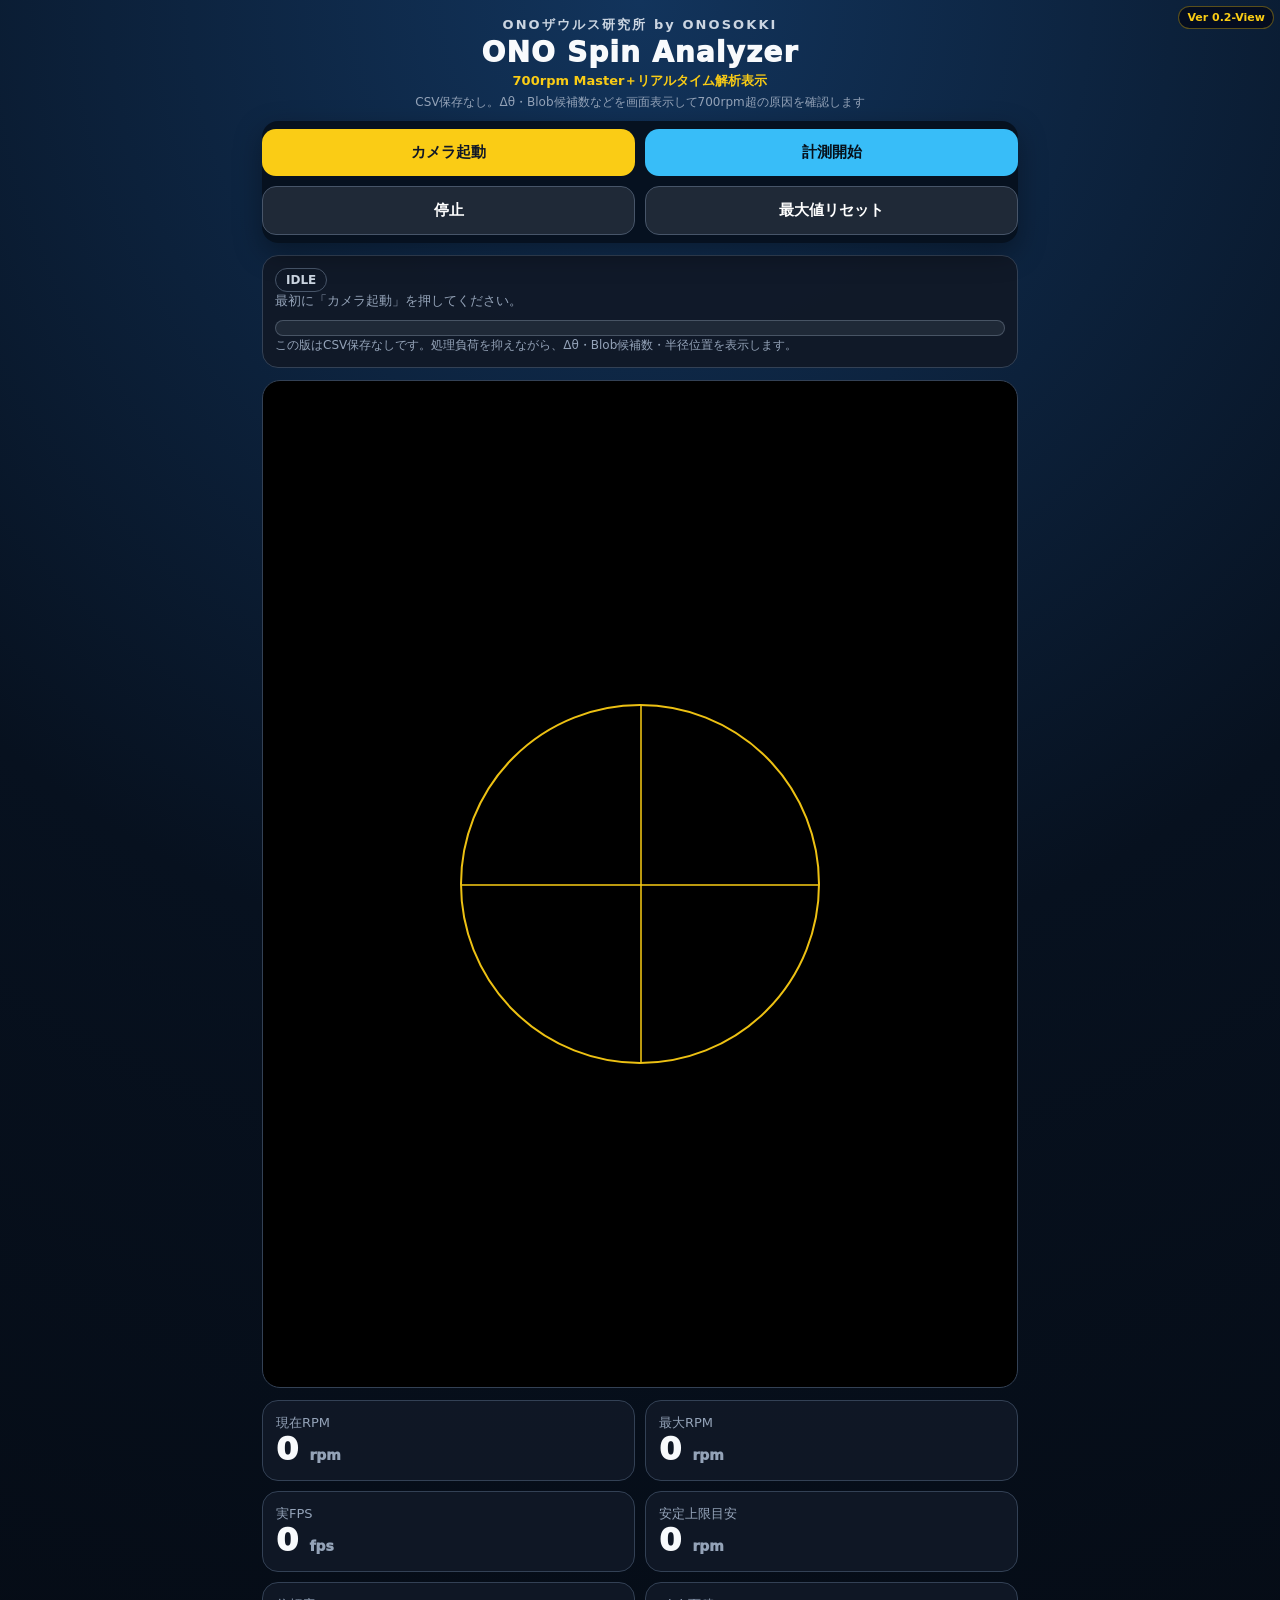
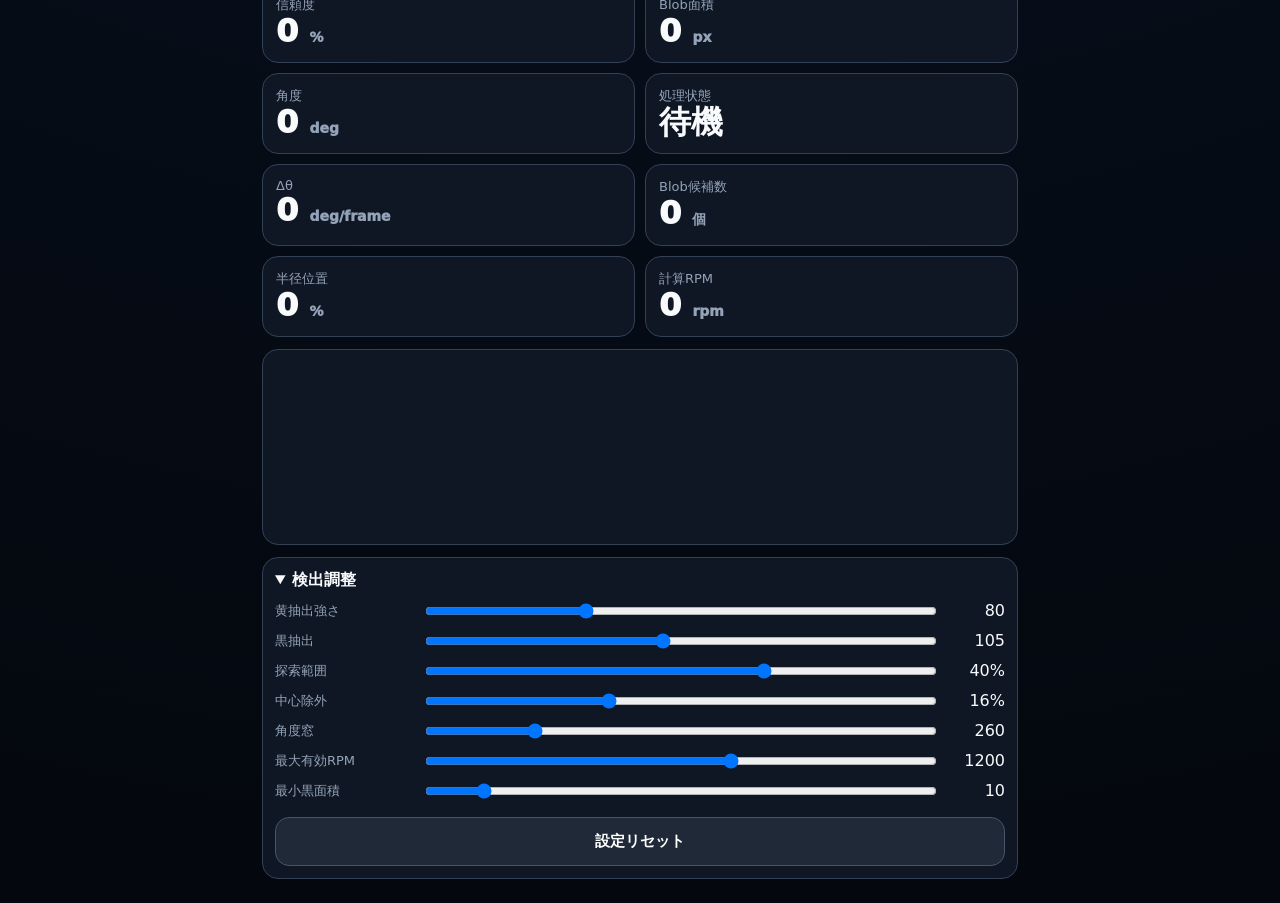
==== index.html @ 89e2f4dc "Add files via upload" ====
<!doctype html>
<html lang="ja">
<head>
<meta charset="utf-8">
<meta name="viewport" content="width=device-width,initial-scale=1,viewport-fit=cover">
<meta name="theme-color" content="#08111f">
<title>ONO Spin Analyzer Ver0.2-View</title>
<style>
:root{--bg:#07111f;--panel:#111827;--text:#f8fafc;--muted:#94a3b8;--gold:#facc15;--red:#ef4444;--green:#22c55e;--blue:#38bdf8;--orange:#fb923c}
*{box-sizing:border-box}
body{margin:0;background:radial-gradient(circle at top,#12345c 0,#07111f 38%,#04070d 100%);color:var(--text);font-family:system-ui,-apple-system,BlinkMacSystemFont,"Segoe UI",sans-serif}
.version{position:fixed;right:6px;top:6px;z-index:10;background:rgba(2,6,23,.72);color:var(--gold);border:1px solid rgba(250,204,21,.35);border-radius:999px;padding:4px 8px;font-size:11px;font-weight:900}
header{padding:16px 14px 10px;text-align:center}.brand{font-size:13px;letter-spacing:.16em;font-weight:900;color:#cbd5e1}.title{font-size:28px;margin:2px 0 0;font-weight:1000;letter-spacing:.04em}.copy{font-size:13px;color:var(--gold);font-weight:800;margin-top:3px}.sub{font-size:12px;color:var(--muted);margin-top:4px}
.wrap{padding:0 12px 24px;display:flex;flex-direction:column;gap:12px;max-width:780px;margin:auto}
.buttons{position:sticky;top:0;z-index:5;display:grid;grid-template-columns:1fr 1fr;gap:10px;background:rgba(7,17,31,.96);padding:8px 0;border-radius:16px;box-shadow:0 10px 28px rgba(0,0,0,.35)}
button{border:0;border-radius:14px;padding:14px 10px;font-size:15px;font-weight:900;background:var(--gold);color:#111827}.secondary{background:#1f2937;color:white;border:1px solid #475569}.blue{background:var(--blue);color:#06101a}.green{background:var(--green);color:#052e16}
.panel,.graph{background:rgba(17,24,39,.92);border:1px solid #334155;border-radius:16px;padding:12px}
.status{font-size:13px;color:var(--muted);min-height:20px}
.camera{position:relative;width:100%;aspect-ratio:3/4;background:#000;border-radius:18px;overflow:hidden;border:1px solid #334155}
video,canvas#overlay{position:absolute;inset:0;width:100%;height:100%;object-fit:cover}
.reticle{position:absolute;left:50%;top:50%;transform:translate(-50%,-50%);width:70vw;max-width:360px;aspect-ratio:1;border:2px solid rgba(250,204,21,.95);border-radius:50%;pointer-events:none}
.reticle:before,.reticle:after{content:"";position:absolute;background:rgba(250,204,21,.75)}.reticle:before{width:2px;height:100%;left:50%;top:0}.reticle:after{height:2px;width:100%;left:0;top:50%}
.cards{display:grid;grid-template-columns:1fr 1fr;gap:10px}.card{background:rgba(17,24,39,.92);border:1px solid #334155;border-radius:16px;padding:13px}.card.good{border-color:rgba(34,197,94,.75)}.card.warn{border-color:rgba(251,146,60,.75)}
.label{color:var(--muted);font-size:13px}.value{font-size:32px;font-weight:1000;line-height:1.1}.unit{font-size:14px;color:var(--muted)}
#chart{width:100%;height:170px;display:block}
.row{display:grid;grid-template-columns:140px 1fr 62px;gap:8px;align-items:center;margin:10px 0}.row label{font-size:13px;color:var(--muted)}input[type=range]{width:100%}.num{text-align:right;font-variant-numeric:tabular-nums}.small{font-size:12px;color:var(--muted);line-height:1.55}
.badge{display:inline-block;border:1px solid #475569;border-radius:999px;padding:4px 10px;color:#cbd5e1;font-size:12px;font-weight:900}.badge.on{color:#facc15;border-color:rgba(250,204,21,.55);box-shadow:0 0 18px rgba(250,204,21,.18)}
.bar{height:16px;background:#1f2937;border-radius:999px;overflow:hidden;border:1px solid rgba(148,163,184,.35);margin-top:8px}.fill{height:100%;width:0%;background:linear-gradient(90deg,#ef4444,#fb923c,#22c55e);transition:width .08s}
</style>
</head>
<body>
<div class="version">Ver 0.2-View</div>
<header>
 <div class="brand">ONOザウルス研究所 by ONOSOKKI</div>
 <div class="title">ONO Spin Analyzer</div>
 <div class="copy">700rpm Master＋リアルタイム解析表示</div>
 <div class="sub">CSV保存なし。Δθ・Blob候補数などを画面表示して700rpm超の原因を確認します</div>
</header>

<div class="wrap">
 <div class="buttons">
  <button id="cameraBtn">カメラ起動</button>
  <button id="measureBtn" class="blue">計測開始</button>
  <button id="stopBtn" class="secondary">停止</button>
  <button id="resetBtn" class="secondary">最大値リセット</button>
 </div>

 <section class="panel">
  <span id="phaseBadge" class="badge">IDLE</span>
  <div class="status" id="status">最初に「カメラ起動」を押してください。</div>
  <div class="bar"><div id="confFill" class="fill"></div></div>
  <div class="small">この版はCSV保存なしです。処理負荷を抑えながら、Δθ・Blob候補数・半径位置を表示します。</div>
 </section>

 <div class="camera">
  <video id="video" autoplay playsinline muted></video>
  <canvas id="overlay"></canvas>
  <div class="reticle"></div>
 </div>

 <div class="cards">
  <div class="card" id="rpmCard"><div class="label">現在RPM</div><div class="value"><span id="rpm">0</span> <span class="unit">rpm</span></div></div>
  <div class="card"><div class="label">最大RPM</div><div class="value"><span id="maxRpm">0</span> <span class="unit">rpm</span></div></div>
  <div class="card"><div class="label">実FPS</div><div class="value"><span id="fpsNow">0</span> <span class="unit">fps</span></div></div>
  <div class="card"><div class="label">安定上限目安</div><div class="value"><span id="reliableMax">0</span> <span class="unit">rpm</span></div></div>
  <div class="card"><div class="label">信頼度</div><div class="value"><span id="confidence">0</span> <span class="unit">%</span></div></div>
  <div class="card"><div class="label">Blob面積</div><div class="value"><span id="blobArea">0</span> <span class="unit">px</span></div></div>
  <div class="card"><div class="label">角度</div><div class="value"><span id="angleDeg">0</span> <span class="unit">deg</span></div></div>
  <div class="card"><div class="label">処理状態</div><div class="value"><span id="stateText">待機</span></div></div>
  <div class="card"><div class="label">Δθ</div><div class="value"><span id="deltaDeg">0</span> <span class="unit">deg/frame</span></div></div>
  <div class="card"><div class="label">Blob候補数</div><div class="value"><span id="blobCount">0</span> <span class="unit">個</span></div></div>
  <div class="card"><div class="label">半径位置</div><div class="value"><span id="radialRate">0</span> <span class="unit">%</span></div></div>
  <div class="card"><div class="label">計算RPM</div><div class="value"><span id="calcRpm">0</span> <span class="unit">rpm</span></div></div>
 </div>

 <div class="graph"><canvas id="chart"></canvas></div>

 <details class="panel" open><summary><b>検出調整</b></summary>
  <div class="row"><label>黄抽出強さ</label><input id="yellowMin" type="range" min="40" max="170" value="80"><div class="num" id="yellowMinV">80</div></div>
  <div class="row"><label>黒抽出</label><input id="blackMax" type="range" min="40" max="180" value="105"><div class="num" id="blackMaxV">105</div></div>
  <div class="row"><label>探索範囲</label><input id="searchRadius" type="range" min="24" max="48" value="40"><div class="num" id="searchRadiusV">40%</div></div>
  <div class="row"><label>中心除外</label><input id="innerRate" type="range" min="0" max="45" value="16"><div class="num" id="innerRateV">16%</div></div>
  <div class="row"><label>角度窓</label><input id="fitWindow" type="range" min="120" max="800" step="20" value="260"><div class="num" id="fitWindowV">260</div></div>
  <div class="row"><label>最大有効RPM</label><input id="maxValid" type="range" min="300" max="1800" step="100" value="1200"><div class="num" id="maxValidV">1200</div></div>
  <div class="row"><label>最小黒面積</label><input id="minBlob" type="range" min="2" max="80" value="10"><div class="num" id="minBlobV">10</div></div>
  <button id="resetSettings" class="secondary" style="width:100%;margin-top:6px">設定リセット</button>
 </details>
</div>

<script>
const $=id=>document.getElementById(id);
const video=$("video"), overlay=$("overlay"), ctx=overlay.getContext("2d",{willReadFrequently:true});
const chart=$("chart"), cctx=chart.getContext("2d");
let stream=null, loopStarted=false, measuring=false;
let rpm=0, maxRpm=0, lastRawAngle=null, unwrappedAngle=0, angleHist=[], lastCenter=null;
let samples=[], frameTimes=[], measuredFps=0, reliableMaxRpm=0;
let currentFeature=null, confidence=0, phase="IDLE";
let debugDeltaDeg=0, debugBlobCount=0, debugRadialRate=0, debugCalcRpm=0;

const defaults={yellowMin:80,blackMax:105,searchRadius:40,innerRate:16,fitWindow:260,maxValid:1200,minBlob:10};
const settings={...defaults};

for(const k in settings){
  settings[k]=Number(localStorage.getItem("ono_clean_"+k)??defaults[k]);
  const el=$(k); if(el) el.value=settings[k];
}
function bind(k,suffix=""){
  const el=$(k), v=$(k+"V");
  const upd=()=>{settings[k]=Number(el.value);localStorage.setItem("ono_clean_"+k,settings[k]);v.textContent=settings[k]+suffix};
  el.addEventListener("input",upd); upd();
}
bind("yellowMin");bind("blackMax");bind("searchRadius","%");bind("innerRate","%");bind("fitWindow");bind("maxValid");bind("minBlob");
$("resetSettings").onclick=()=>{for(const k in defaults)localStorage.removeItem("ono_clean_"+k);location.reload();};

function setPhase(p){
  phase=p;
  $("phaseBadge").textContent=p;
  $("phaseBadge").classList.toggle("on",p!=="IDLE");
  $("stateText").textContent=p==="IDLE"?"待機":p==="TRACKING"?"計測中":"準備";
}

function resize(){
  const b=overlay.parentElement.getBoundingClientRect();
  overlay.width=Math.max(1,Math.round(b.width));
  overlay.height=Math.max(1,Math.round(b.height));
  chart.width=Math.round(chart.getBoundingClientRect().width*devicePixelRatio);
  chart.height=Math.round(170*devicePixelRatio);
}
window.addEventListener("resize",resize);

async function initCamera(){
  try{
    $("status").textContent="カメラ起動中...";
    if(!window.isSecureContext) throw new Error("HTTPSまたはlocalhostで開いてください。");
    if(!navigator.mediaDevices?.getUserMedia) throw new Error("このブラウザはカメラAPIに対応していません。Chrome推奨です。");
    if(stream){stream.getTracks().forEach(t=>t.stop());stream=null;}

    const tries=[
      {video:{facingMode:{ideal:"environment"},width:{ideal:320},height:{ideal:240},frameRate:{ideal:120,max:120}},audio:false},
      {video:{facingMode:{ideal:"environment"},width:{ideal:320},height:{ideal:240},frameRate:{ideal:60,max:60}},audio:false},
      {video:{facingMode:{ideal:"environment"},width:{ideal:480},height:{ideal:360},frameRate:{ideal:60}},audio:false},
      {video:{facingMode:{ideal:"environment"},width:{ideal:640},height:{ideal:480},frameRate:{ideal:30}},audio:false},
      {video:{facingMode:{ideal:"environment"}},audio:false},
      {video:true,audio:false}
    ];
    let lastErr=null;
    for(const c of tries){try{stream=await navigator.mediaDevices.getUserMedia(c);break;}catch(e){lastErr=e;}}
    if(!stream) throw lastErr||new Error("カメラ取得失敗");

    video.srcObject=stream;
    video.setAttribute("playsinline","");
    video.muted=true;
    await video.play();
    resize();

    const track=stream.getVideoTracks()[0];
    const st=track?.getSettings ? track.getSettings() : {};
    $("status").textContent=`カメラ起動OK。${st.width||"?"}x${st.height||"?"} / fps目安 ${st.frameRate?Math.round(st.frameRate):"?"}。`;
    if(!loopStarted){loopStarted=true;requestAnimationFrame(loop);}
  }catch(e){
    $("status").textContent="カメラ起動失敗："+(e.message||e);
  }
}
$("cameraBtn").onclick=initCamera;

$("measureBtn").onclick=()=>{
  measuring=true; setPhase("TRACKING");
  rpm=0; lastRawAngle=null; unwrappedAngle=0; angleHist=[]; samples=[];
  $("status").textContent="計測中。ログなし・高速優先モードです。";
};
$("stopBtn").onclick=()=>{measuring=false;setPhase("IDLE");$("status").textContent="停止しました。";};
$("resetBtn").onclick=()=>{maxRpm=0;$("maxRpm").textContent="0";};

function normalize(d){while(d>Math.PI)d-=2*Math.PI;while(d<-Math.PI)d+=2*Math.PI;return d;}
function isYellow(r,g,b){return r>settings.yellowMin&&g>settings.yellowMin&&b<settings.yellowMin*.9&&(r-b)>45&&(g-b)>35&&Math.abs(r-g)<95;}
function isBlack(r,g,b){const br=(r+g+b)/3;return br<settings.blackMax&&r<settings.blackMax+18&&g<settings.blackMax+18&&b<settings.blackMax+18;}

function detectBlackWeight(w,h){
  const cx0=w/2,cy0=h/2,sr=Math.min(w,h)*(settings.searchRadius/100);
  const img=ctx.getImageData(0,0,w,h),data=img.data;

  let sx=0,sy=0,sw=0,cnt=0;
  for(let y=Math.max(0,Math.floor(cy0-sr));y<Math.min(h,Math.ceil(cy0+sr));y+=4){
    for(let x=Math.max(0,Math.floor(cx0-sr));x<Math.min(w,Math.ceil(cx0+sr));x+=4){
      const dx=x-cx0,dy=y-cy0;if(dx*dx+dy*dy>sr*sr)continue;
      const i=(y*w+x)*4,r=data[i],g=data[i+1],b=data[i+2];
      if(isYellow(r,g,b)){const wt=(r+g)/2-b;sx+=x*wt;sy+=y*wt;sw+=wt;cnt++;}
    }
  }

  let cx=cx0,cy=cy0,radius=sr*.72;
  if(sw>0&&cnt>25){
    cx=sx/sw;cy=sy/sw;
    let sumR=0,rc=0;
    for(let y=Math.max(0,Math.floor(cy0-sr));y<Math.min(h,Math.ceil(cy0+sr));y+=8){
      for(let x=Math.max(0,Math.floor(cx0-sr));x<Math.min(w,Math.ceil(cx0+sr));x+=8){
        const i=(y*w+x)*4,r=data[i],g=data[i+1],b=data[i+2];
        if(isYellow(r,g,b)){sumR+=Math.hypot(x-cx,y-cy);rc++;}
      }
    }
    if(rc>0) radius=Math.min(sr*1.05,Math.max(45,sumR/rc*1.9));
    lastCenter={x:cx,y:cy,r:radius};
  }else if(lastCenter){cx=lastCenter.x;cy=lastCenter.y;radius=lastCenter.r;}

  const inner=radius*(settings.innerRate/100),scale=4;
  const x0=Math.max(0,Math.floor(cx-radius)),x1=Math.min(w-1,Math.ceil(cx+radius));
  const y0=Math.max(0,Math.floor(cy-radius)),y1=Math.min(h-1,Math.ceil(cy+radius));
  const gw=Math.ceil((x1-x0+1)/scale),gh=Math.ceil((y1-y0+1)/scale);
  const mask=new Uint8Array(gw*gh);

  for(let gy=0;gy<gh;gy++){
    const y=y0+gy*scale;
    for(let gx=0;gx<gw;gx++){
      const x=x0+gx*scale,dx=x-cx,dy=y-cy,rr=dx*dx+dy*dy;
      if(rr>radius*radius||rr<inner*inner)continue;
      const i=(y*w+x)*4;
      if(isBlack(data[i],data[i+1],data[i+2])) mask[gy*gw+gx]=1;
    }
  }

  const seen=new Uint8Array(gw*gh),comps=[],qx=[],qy=[];
  for(let gy=0;gy<gh;gy++){
    for(let gx=0;gx<gw;gx++){
      const idx=gy*gw+gx;if(!mask[idx]||seen[idx])continue;
      qx.length=0;qy.length=0;qx.push(gx);qy.push(gy);seen[idx]=1;
      let area=0,bx=0,by=0,score=0,minx=9999,maxx=-1,miny=9999,maxy=-1;
      while(qx.length){
        const xg=qx.pop(),yg=qy.pop(),px=x0+xg*scale,py=y0+yg*scale;
        const i=(py*w+px)*4,br=(data[i]+data[i+1]+data[i+2])/3,wt=255-br;
        area++;bx+=px*wt;by+=py*wt;score+=wt;
        if(px<minx)minx=px;if(px>maxx)maxx=px;if(py<miny)miny=py;if(py>maxy)maxy=py;
        for(let oy=-1;oy<=1;oy++)for(let ox=-1;ox<=1;ox++){
          if(!ox&&!oy)continue;
          const nx=xg+ox,ny=yg+oy;
          if(nx<0||ny<0||nx>=gw||ny>=gh)continue;
          const ni=ny*gw+nx;
          if(mask[ni]&&!seen[ni]){seen[ni]=1;qx.push(nx);qy.push(ny);}
        }
      }
      if(area>=settings.minBlob&&score>0){
        const mx=bx/score,my=by/score,dist=Math.hypot(mx-cx,my-cy);
        const boxArea=Math.max(1,(maxx-minx+scale)*(maxy-miny+scale));
        const fill=area*scale*scale/boxArea;
        comps.push({x:mx,y:my,area,score,dist,fill,minx,maxx,miny,maxy});
      }
    }
  }

  ctx.strokeStyle="rgba(250,204,21,.95)";ctx.lineWidth=2;ctx.beginPath();ctx.arc(cx,cy,radius,0,Math.PI*2);ctx.stroke();
  ctx.strokeStyle="rgba(56,189,248,.8)";ctx.beginPath();ctx.arc(cx,cy,6,0,Math.PI*2);ctx.stroke();
  if(inner>2){ctx.strokeStyle="rgba(255,255,255,.35)";ctx.beginPath();ctx.arc(cx,cy,inner,0,Math.PI*2);ctx.stroke();}

  debugBlobCount=comps.length;
  if(comps.length===0){currentFeature={phase:null,confidence:0,area:0,center:{x:cx,y:cy,r:radius}};confidence=0;debugRadialRate=0;return null;}

  let best=null,bestVal=-1;
  for(const c of comps){
    const radial=c.dist/radius;if(radial<.42)continue;
    let continuity=1;
    if(lastRawAngle!==null){
      const a=Math.atan2(c.y-cy,c.x-cx);
      const diff=Math.abs(normalize(a-lastRawAngle));
      continuity=Math.max(.25,1.6-diff);
    }
    const val=c.score*Math.pow(radial,1.8)*continuity*(.5+c.fill);
    if(val>bestVal){bestVal=val;best=c;}
  }
  if(!best){currentFeature={phase:null,confidence:0,area:0,center:{x:cx,y:cy,r:radius}};confidence=0;return null;}

  ctx.strokeStyle="#22c55e";ctx.lineWidth=3;
  ctx.strokeRect(best.minx,best.miny,best.maxx-best.minx+scale,best.maxy-best.miny+scale);
  ctx.beginPath();ctx.arc(best.x,best.y,12,0,Math.PI*2);ctx.stroke();
  ctx.beginPath();ctx.moveTo(cx,cy);ctx.lineTo(best.x,best.y);ctx.stroke();

  const radial=best.dist/radius;
  debugRadialRate=Math.round(radial*100);
  const areaScore=Math.min(1,best.area/20);
  const radialScore=Math.max(0,Math.min(1,(radial-.42)/.45));
  confidence=Math.round(100*Math.min(1,areaScore*.45+radialScore*.35+best.fill*.20));
  currentFeature={phase:Math.atan2(best.y-cy,best.x-cx),confidence,area:best.area,center:{x:cx,y:cy,r:radius},blob:best};
  return currentFeature.phase;
}

function updateAngle(angle,now){
  if(lastRawAngle===null){lastRawAngle=angle;unwrappedAngle=0;angleHist=[{t:now,a:0}];return;}
  const d=normalize(angle-lastRawAngle);
  debugDeltaDeg=d*180/Math.PI;
  if(Math.abs(d)>0.008&&Math.abs(d)<3.12){
    unwrappedAngle+=d;
    angleHist.push({t:now,a:unwrappedAngle});
    const cutoff=now-settings.fitWindow;
    angleHist=angleHist.filter(p=>p.t>=cutoff);
    if(angleHist.length>=4){
      const n=angleHist.length;
      const mt=angleHist.reduce((s,p)=>s+p.t,0)/n;
      const ma=angleHist.reduce((s,p)=>s+p.a,0)/n;
      let num=0,den=0;
      for(const p of angleHist){num+=(p.t-mt)*(p.a-ma);den+=(p.t-mt)*(p.t-mt);}
      if(den>0){
        const calc=Math.abs((num/den)*60000/(Math.PI*2));
        debugCalcRpm=calc;
        if(calc<settings.maxValid){
          const jumpOk=rpm===0||Math.abs(calc-rpm)<Math.max(420,rpm*1.10);
          if(jumpOk){
            rpm=rpm*.42+calc*.58;
            if(rpm>maxRpm)maxRpm=rpm;
          }
        }
      }
    }
  }
  lastRawAngle=angle;
}

function loop(now){
  resize();

  frameTimes.push(now);
  frameTimes=frameTimes.filter(t=>now-t<1000);
  measuredFps=frameTimes.length>1?(frameTimes.length-1)*1000/(frameTimes[frameTimes.length-1]-frameTimes[0]):0;
  reliableMaxRpm=Math.floor(measuredFps*30);

  $("fpsNow").textContent=measuredFps?measuredFps.toFixed(1):"0";
  $("reliableMax").textContent=reliableMaxRpm||0;

  const w=overlay.width,h=overlay.height;
  ctx.clearRect(0,0,w,h);
  let angle=null;

  if(video.readyState>=2){
    ctx.drawImage(video,0,0,w,h);
    angle=detectBlackWeight(w,h);
    if(angle!==null&&measuring) updateAngle(angle,now);
  }

  if(measuring){
    samples.push({t:now,rpm:Math.round(rpm),conf:confidence});
    samples=samples.filter(s=>now-s.t<=10000);
    drawChart();
  }

  $("rpm").textContent=Math.round(rpm);
  $("maxRpm").textContent=Math.round(maxRpm);
  $("confidence").textContent=confidence||0;
  $("confFill").style.width=(confidence||0)+"%";
  $("blobArea").textContent=currentFeature?currentFeature.area:0;
  $("angleDeg").textContent=angle===null?"--":Math.round(angle*180/Math.PI);
  $("rpmCard").className="card "+(rpm>=900?"good":rpm>=700?"warn":"");
  $("deltaDeg").textContent=isFinite(debugDeltaDeg)?debugDeltaDeg.toFixed(1):"0";
  $("blobCount").textContent=debugBlobCount||0;
  $("radialRate").textContent=debugRadialRate||0;
  $("calcRpm").textContent=isFinite(debugCalcRpm)?Math.round(debugCalcRpm):0;

  requestAnimationFrame(loop);
}

function drawChart(){
  const w=chart.width,h=chart.height,p=28*devicePixelRatio;
  cctx.clearRect(0,0,w,h);
  cctx.fillStyle="#111827";cctx.fillRect(0,0,w,h);
  const maxY=Math.max(300,1000,...samples.map(s=>s.rpm),maxRpm)*1.08,now=performance.now();
  cctx.strokeStyle="rgba(255,255,255,.16)";cctx.lineWidth=1*devicePixelRatio;
  for(let i=0;i<=4;i++){const y=p+(h-p*2)*i/4;cctx.beginPath();cctx.moveTo(p,y);cctx.lineTo(w-p,y);cctx.stroke();}
  cctx.strokeStyle="#facc15";cctx.lineWidth=3*devicePixelRatio;cctx.beginPath();
  let started=false;
  for(const s of samples){
    const x=p+(w-p*2)*(1-(now-s.t)/10000),y=h-p-(h-p*2)*(s.rpm/maxY);
    if(!started){cctx.moveTo(x,y);started=true;}else cctx.lineTo(x,y);
  }
  cctx.stroke();
  cctx.strokeStyle="rgba(34,197,94,.65)";cctx.setLineDash([5*devicePixelRatio,4*devicePixelRatio]);
  const y1000=h-p-(h-p*2)*(1000/maxY);cctx.beginPath();cctx.moveTo(p,y1000);cctx.lineTo(w-p,y1000);cctx.stroke();cctx.setLineDash([]);
  cctx.fillStyle="rgba(255,255,255,.75)";cctx.font=`${12*devicePixelRatio}px system-ui`;
  cctx.fillText("10秒",p,h-8*devicePixelRatio);cctx.fillText("現在",w-p-36*devicePixelRatio,h-8*devicePixelRatio);cctx.fillText("1000rpm",p+4*devicePixelRatio,y1000-4*devicePixelRatio);
}

setPhase("IDLE");
resize();
</script>
</body>
</html>
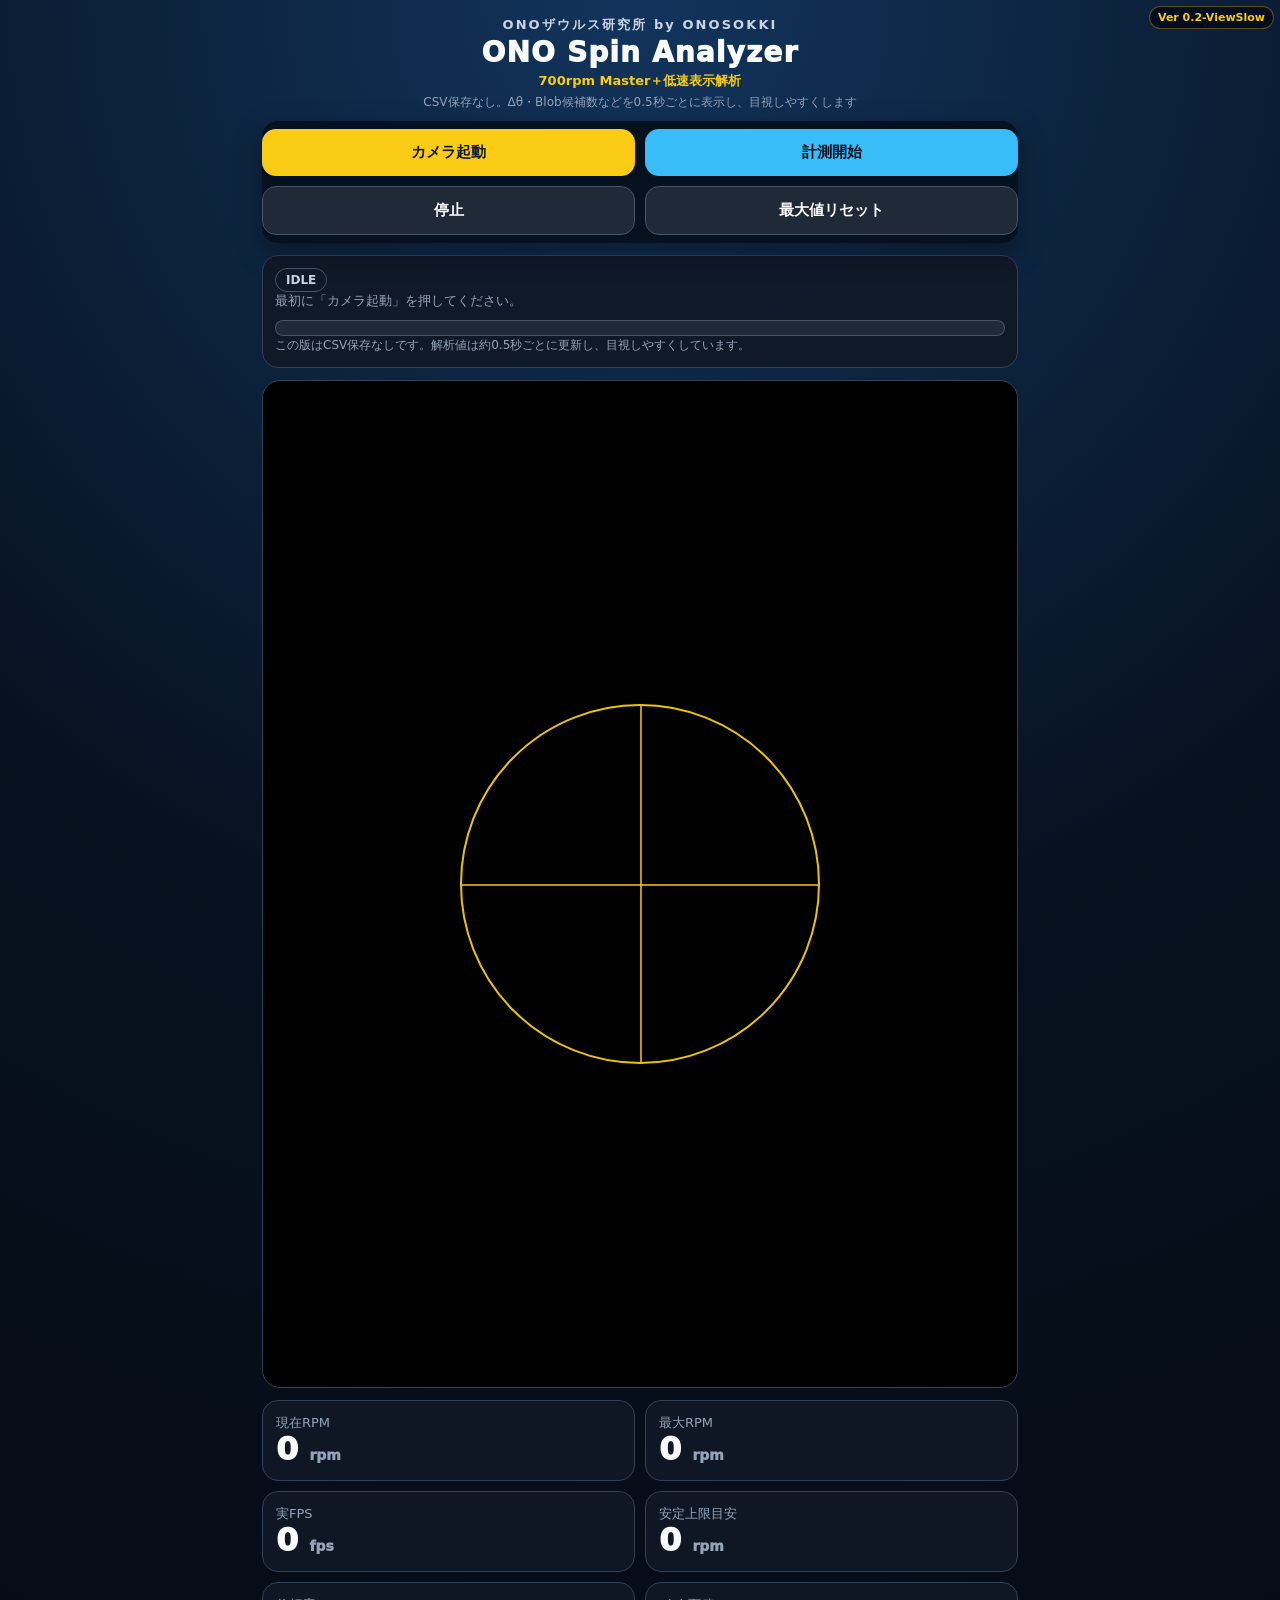
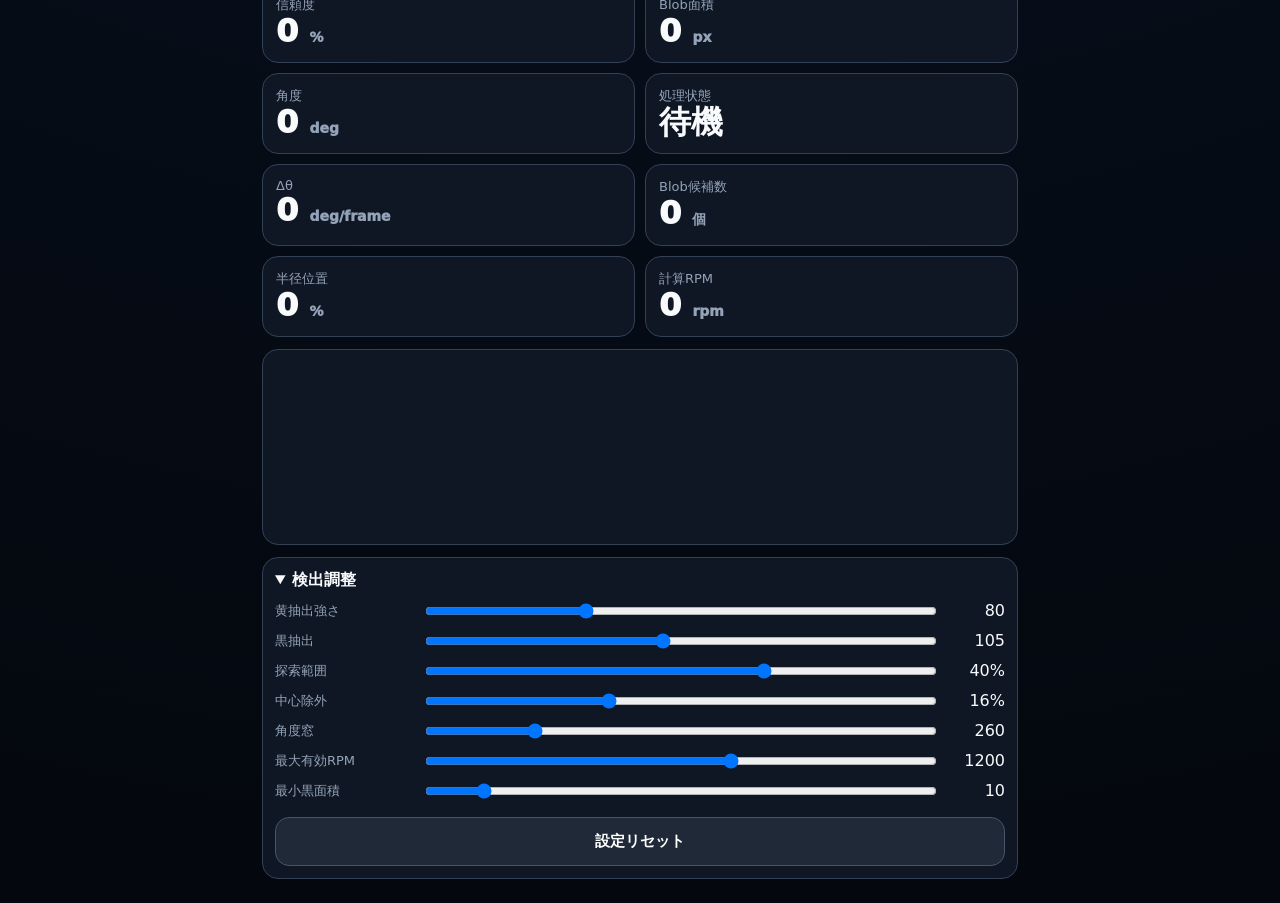
==== commit 0a6fea05: "Add files via upload" ====
--- a/index.html
+++ b/index.html
@@ -4,7 +4,7 @@
 <meta charset="utf-8">
 <meta name="viewport" content="width=device-width,initial-scale=1,viewport-fit=cover">
 <meta name="theme-color" content="#08111f">
-<title>ONO Spin Analyzer Ver0.2-View</title>
+<title>ONO Spin Analyzer Ver0.2-ViewSlow</title>
 <style>
 :root{--bg:#07111f;--panel:#111827;--text:#f8fafc;--muted:#94a3b8;--gold:#facc15;--red:#ef4444;--green:#22c55e;--blue:#38bdf8;--orange:#fb923c}
 *{box-sizing:border-box}
@@ -29,12 +29,12 @@
 </style>
 </head>
 <body>
-<div class="version">Ver 0.2-View</div>
+<div class="version">Ver 0.2-ViewSlow</div>
 <header>
  <div class="brand">ONOザウルス研究所 by ONOSOKKI</div>
  <div class="title">ONO Spin Analyzer</div>
- <div class="copy">700rpm Master＋リアルタイム解析表示</div>
- <div class="sub">CSV保存なし。Δθ・Blob候補数などを画面表示して700rpm超の原因を確認します</div>
+ <div class="copy">700rpm Master＋低速表示解析</div>
+ <div class="sub">CSV保存なし。Δθ・Blob候補数などを0.5秒ごとに表示し、目視しやすくします</div>
 </header>
 
 <div class="wrap">
@@ -49,7 +49,7 @@
   <span id="phaseBadge" class="badge">IDLE</span>
   <div class="status" id="status">最初に「カメラ起動」を押してください。</div>
   <div class="bar"><div id="confFill" class="fill"></div></div>
-  <div class="small">この版はCSV保存なしです。処理負荷を抑えながら、Δθ・Blob候補数・半径位置を表示します。</div>
+  <div class="small">この版はCSV保存なしです。解析値は約0.5秒ごとに更新し、目視しやすくしています。</div>
  </section>
 
  <div class="camera">
@@ -96,6 +96,7 @@
 let samples=[], frameTimes=[], measuredFps=0, reliableMaxRpm=0;
 let currentFeature=null, confidence=0, phase="IDLE";
 let debugDeltaDeg=0, debugBlobCount=0, debugRadialRate=0, debugCalcRpm=0;
+let lastAnalysisUiUpdate=0;
 
 const defaults={yellowMin:80,blackMax:105,searchRadius:40,innerRate:16,fitWindow:260,maxValid:1200,minBlob:10};
 const settings={...defaults};
@@ -346,10 +347,14 @@
   $("blobArea").textContent=currentFeature?currentFeature.area:0;
   $("angleDeg").textContent=angle===null?"--":Math.round(angle*180/Math.PI);
   $("rpmCard").className="card "+(rpm>=900?"good":rpm>=700?"warn":"");
-  $("deltaDeg").textContent=isFinite(debugDeltaDeg)?debugDeltaDeg.toFixed(1):"0";
-  $("blobCount").textContent=debugBlobCount||0;
-  $("radialRate").textContent=debugRadialRate||0;
-  $("calcRpm").textContent=isFinite(debugCalcRpm)?Math.round(debugCalcRpm):0;
+  // 解析値は目視できるように約0.5秒ごとに更新する
+  if(now-lastAnalysisUiUpdate>500){
+    lastAnalysisUiUpdate=now;
+    $("deltaDeg").textContent=isFinite(debugDeltaDeg)?debugDeltaDeg.toFixed(1):"0";
+    $("blobCount").textContent=debugBlobCount||0;
+    $("radialRate").textContent=debugRadialRate||0;
+    $("calcRpm").textContent=isFinite(debugCalcRpm)?Math.round(debugCalcRpm):0;
+  }
 
   requestAnimationFrame(loop);
 }
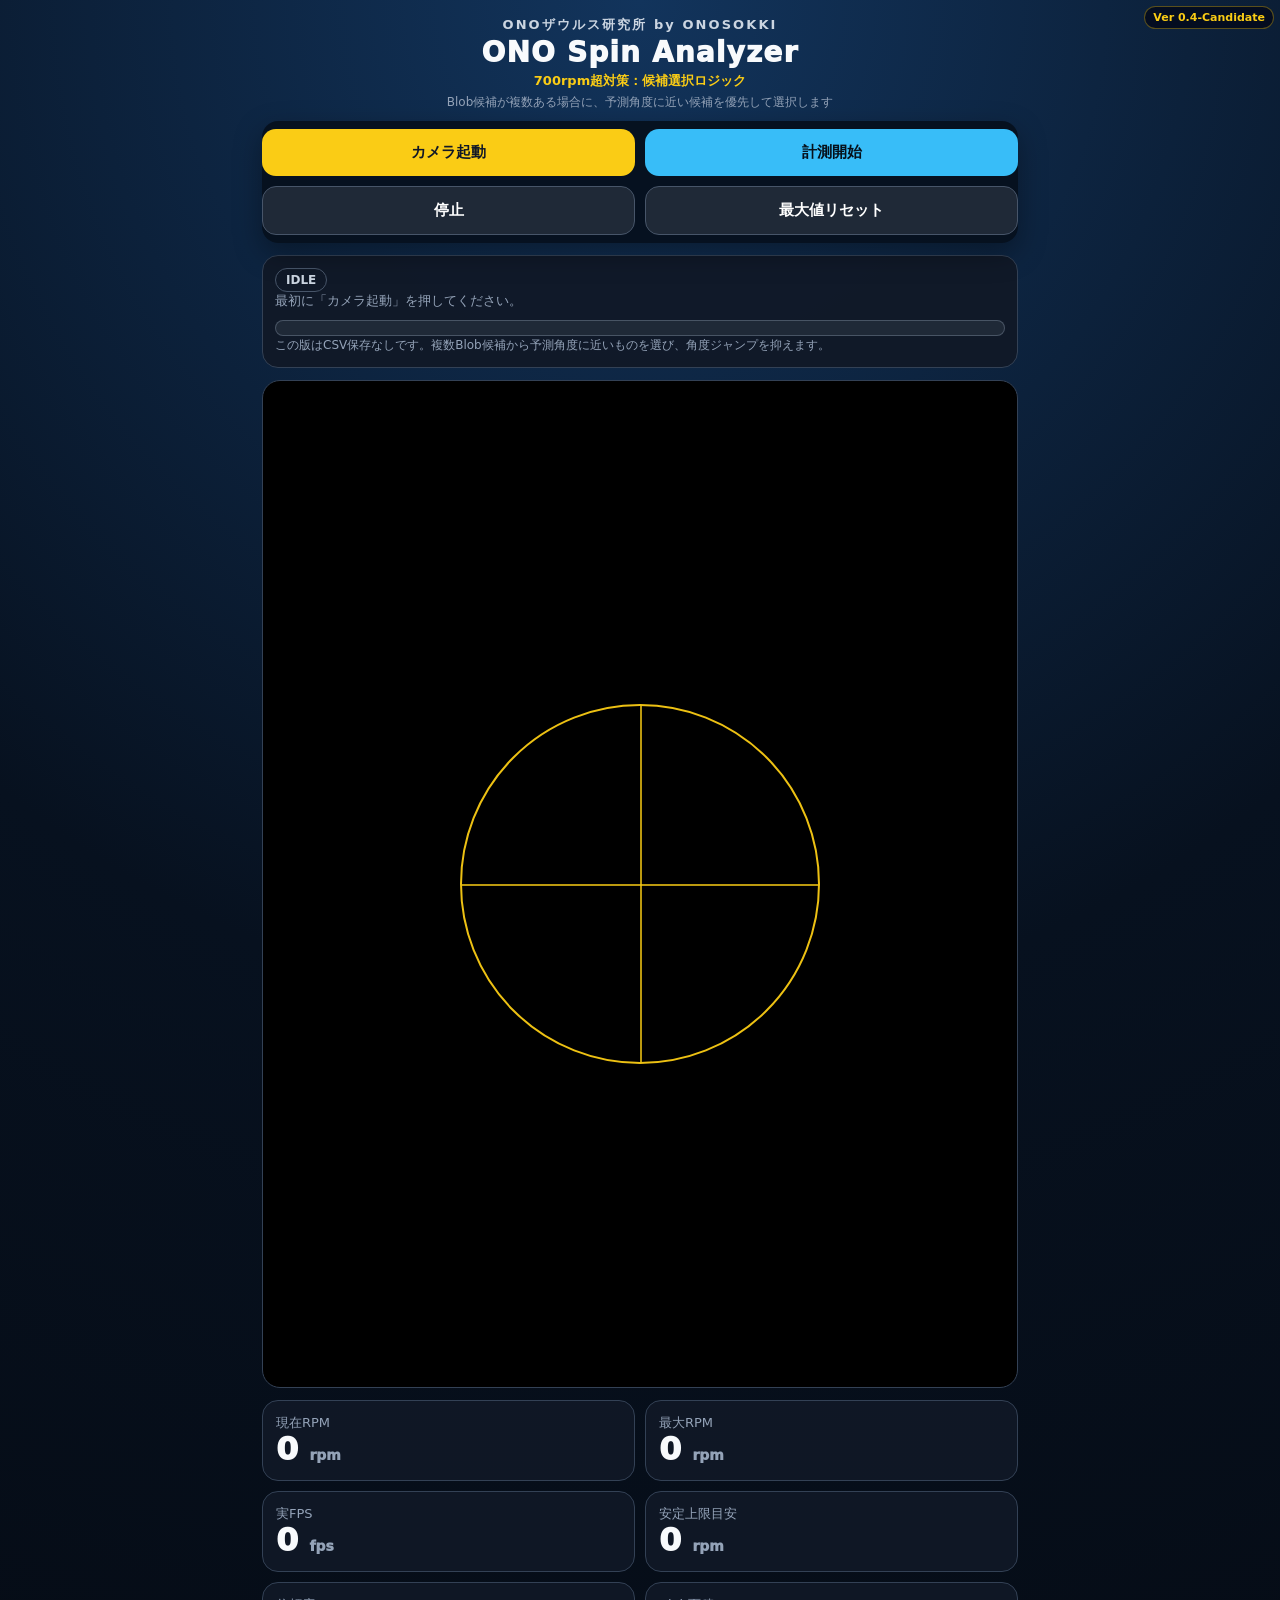
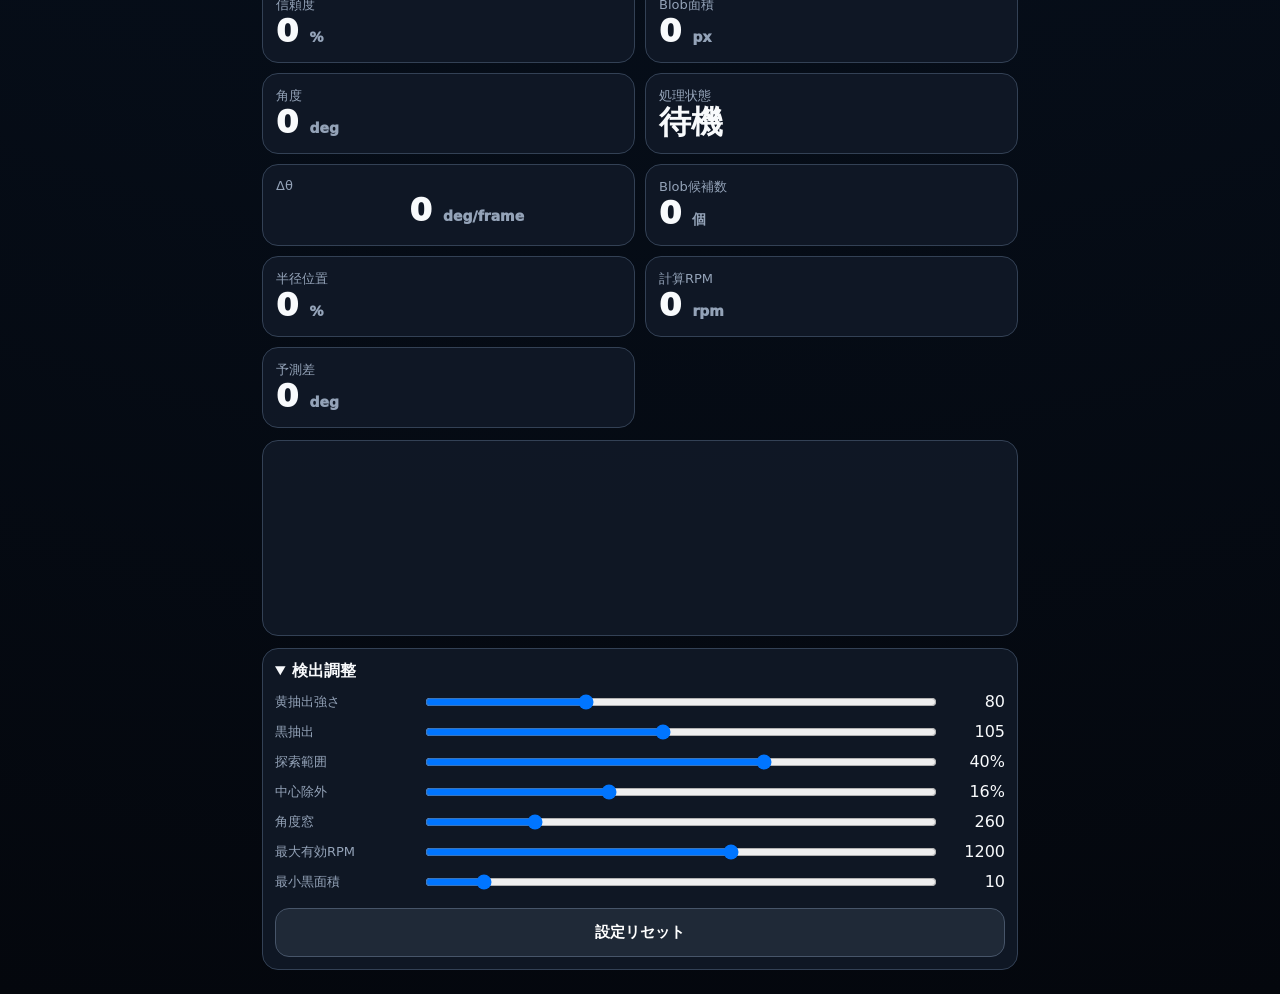
==== commit f3ebc9b1: "Add files via upload" ====
--- a/index.html
+++ b/index.html
@@ -4,7 +4,7 @@
 <meta charset="utf-8">
 <meta name="viewport" content="width=device-width,initial-scale=1,viewport-fit=cover">
 <meta name="theme-color" content="#08111f">
-<title>ONO Spin Analyzer Ver0.2-ViewSlow</title>
+<title>ONO Spin Analyzer Ver0.4-Candidate</title>
 <style>
 :root{--bg:#07111f;--panel:#111827;--text:#f8fafc;--muted:#94a3b8;--gold:#facc15;--red:#ef4444;--green:#22c55e;--blue:#38bdf8;--orange:#fb923c}
 *{box-sizing:border-box}
@@ -26,15 +26,26 @@
 .row{display:grid;grid-template-columns:140px 1fr 62px;gap:8px;align-items:center;margin:10px 0}.row label{font-size:13px;color:var(--muted)}input[type=range]{width:100%}.num{text-align:right;font-variant-numeric:tabular-nums}.small{font-size:12px;color:var(--muted);line-height:1.55}
 .badge{display:inline-block;border:1px solid #475569;border-radius:999px;padding:4px 10px;color:#cbd5e1;font-size:12px;font-weight:900}.badge.on{color:#facc15;border-color:rgba(250,204,21,.55);box-shadow:0 0 18px rgba(250,204,21,.18)}
 .bar{height:16px;background:#1f2937;border-radius:999px;overflow:hidden;border:1px solid rgba(148,163,184,.35);margin-top:8px}.fill{height:100%;width:0%;background:linear-gradient(90deg,#ef4444,#fb923c,#22c55e);transition:width .08s}
+
+.value{
+  font-variant-numeric: tabular-nums;
+  font-feature-settings:"tnum";
+}
+#deltaDeg{
+  display:inline-block;
+  width:7ch;
+  text-align:right;
+}
+
 </style>
 </head>
 <body>
-<div class="version">Ver 0.2-ViewSlow</div>
+<div class="version">Ver 0.4-Candidate</div>
 <header>
  <div class="brand">ONOザウルス研究所 by ONOSOKKI</div>
  <div class="title">ONO Spin Analyzer</div>
- <div class="copy">700rpm Master＋低速表示解析</div>
- <div class="sub">CSV保存なし。Δθ・Blob候補数などを0.5秒ごとに表示し、目視しやすくします</div>
+ <div class="copy">700rpm超対策：候補選択ロジック</div>
+ <div class="sub">Blob候補が複数ある場合に、予測角度に近い候補を優先して選択します</div>
 </header>
 
 <div class="wrap">
@@ -49,7 +60,7 @@
   <span id="phaseBadge" class="badge">IDLE</span>
   <div class="status" id="status">最初に「カメラ起動」を押してください。</div>
   <div class="bar"><div id="confFill" class="fill"></div></div>
-  <div class="small">この版はCSV保存なしです。解析値は約0.5秒ごとに更新し、目視しやすくしています。</div>
+  <div class="small">この版はCSV保存なしです。複数Blob候補から予測角度に近いものを選び、角度ジャンプを抑えます。</div>
  </section>
 
  <div class="camera">
@@ -71,6 +82,7 @@
   <div class="card"><div class="label">Blob候補数</div><div class="value"><span id="blobCount">0</span> <span class="unit">個</span></div></div>
   <div class="card"><div class="label">半径位置</div><div class="value"><span id="radialRate">0</span> <span class="unit">%</span></div></div>
   <div class="card"><div class="label">計算RPM</div><div class="value"><span id="calcRpm">0</span> <span class="unit">rpm</span></div></div>
+  <div class="card"><div class="label">予測差</div><div class="value"><span id="predDiff">0</span> <span class="unit">deg</span></div></div>
  </div>
 
  <div class="graph"><canvas id="chart"></canvas></div>
@@ -96,7 +108,7 @@
 let samples=[], frameTimes=[], measuredFps=0, reliableMaxRpm=0;
 let currentFeature=null, confidence=0, phase="IDLE";
 let debugDeltaDeg=0, debugBlobCount=0, debugRadialRate=0, debugCalcRpm=0;
-let lastAnalysisUiUpdate=0;
+let lastAnalysisUiUpdate=0, debugPredDiffDeg=0;
 
 const defaults={yellowMin:80,blackMax:105,searchRadius:40,innerRate:16,fitWindow:260,maxValid:1200,minBlob:10};
 const settings={...defaults};
@@ -176,7 +188,7 @@
 function isYellow(r,g,b){return r>settings.yellowMin&&g>settings.yellowMin&&b<settings.yellowMin*.9&&(r-b)>45&&(g-b)>35&&Math.abs(r-g)<95;}
 function isBlack(r,g,b){const br=(r+g+b)/3;return br<settings.blackMax&&r<settings.blackMax+18&&g<settings.blackMax+18&&b<settings.blackMax+18;}
 
-function detectBlackWeight(w,h){
+function detectBlackWeight(w,h,now){
   const cx0=w/2,cy0=h/2,sr=Math.min(w,h)*(settings.searchRadius/100);
   const img=ctx.getImageData(0,0,w,h),data=img.data;
 
@@ -254,18 +266,39 @@
   debugBlobCount=comps.length;
   if(comps.length===0){currentFeature={phase:null,confidence:0,area:0,center:{x:cx,y:cy,r:radius}};confidence=0;debugRadialRate=0;return null;}
 
-  let best=null,bestVal=-1;
+  // 候補選択ロジック：
+  // 高速時は「前回角度に近い」だけではなく、直近の角速度から予測した角度に近いBlobを優先する。
+  let predictedAngle=lastRawAngle;
+  if(lastRawAngle!==null && angleHist.length>=4){
+    const n=angleHist.length;
+    const mt=angleHist.reduce((s,p)=>s+p.t,0)/n;
+    const ma=angleHist.reduce((s,p)=>s+p.a,0)/n;
+    let num=0,den=0;
+    for(const p of angleHist){num+=(p.t-mt)*(p.a-ma);den+=(p.t-mt)*(p.t-mt);}
+    if(den>0){
+      const omega=num/den; // rad/ms
+      const lastT=angleHist[angleHist.length-1].t;
+      predictedAngle=lastRawAngle + omega*Math.max(0,now-lastT);
+    }
+  }
+
+  let best=null,bestVal=-1,bestDiff=0;
   for(const c of comps){
     const radial=c.dist/radius;if(radial<.42)continue;
+    const a=Math.atan2(c.y-cy,c.x-cx);
     let continuity=1;
-    if(lastRawAngle!==null){
-      const a=Math.atan2(c.y-cy,c.x-cx);
-      const diff=Math.abs(normalize(a-lastRawAngle));
-      continuity=Math.max(.25,1.6-diff);
+    if(predictedAngle!==null){
+      const diff=Math.abs(normalize(a-predictedAngle));
+      bestDiff=diff;
+      // ±150〜180°ジャンプを起こす候補を弱くする。
+      // 完全除外ではなく強いペナルティにして、低速時の取りこぼしを避ける。
+      continuity=Math.max(.08,1.75-diff*0.95);
+      if(diff>2.45) continuity*=0.18;
     }
     const val=c.score*Math.pow(radial,1.8)*continuity*(.5+c.fill);
-    if(val>bestVal){bestVal=val;best=c;}
-  }
+    if(val>bestVal){bestVal=val;best=c;bestDiff=predictedAngle!==null?Math.abs(normalize(a-predictedAngle)):0;}
+  }
+  debugPredDiffDeg=bestDiff*180/Math.PI;
   if(!best){currentFeature={phase:null,confidence:0,area:0,center:{x:cx,y:cy,r:radius}};confidence=0;return null;}
 
   ctx.strokeStyle="#22c55e";ctx.lineWidth=3;
@@ -330,7 +363,7 @@
 
   if(video.readyState>=2){
     ctx.drawImage(video,0,0,w,h);
-    angle=detectBlackWeight(w,h);
+    angle=detectBlackWeight(w,h,now);
     if(angle!==null&&measuring) updateAngle(angle,now);
   }
 
@@ -347,13 +380,14 @@
   $("blobArea").textContent=currentFeature?currentFeature.area:0;
   $("angleDeg").textContent=angle===null?"--":Math.round(angle*180/Math.PI);
   $("rpmCard").className="card "+(rpm>=900?"good":rpm>=700?"warn":"");
-  // 解析値は目視できるように約0.5秒ごとに更新する
+  // 解析値は目視しやすいように約0.5秒ごとに更新
   if(now-lastAnalysisUiUpdate>500){
     lastAnalysisUiUpdate=now;
-    $("deltaDeg").textContent=isFinite(debugDeltaDeg)?debugDeltaDeg.toFixed(1):"0";
+    $("deltaDeg").textContent=isFinite(debugDeltaDeg)?((debugDeltaDeg>=0?"+":"")+debugDeltaDeg.toFixed(1)):"0";
     $("blobCount").textContent=debugBlobCount||0;
     $("radialRate").textContent=debugRadialRate||0;
     $("calcRpm").textContent=isFinite(debugCalcRpm)?Math.round(debugCalcRpm):0;
+    $("predDiff").textContent=isFinite(debugPredDiffDeg)?debugPredDiffDeg.toFixed(0):0;
   }
 
   requestAnimationFrame(loop);
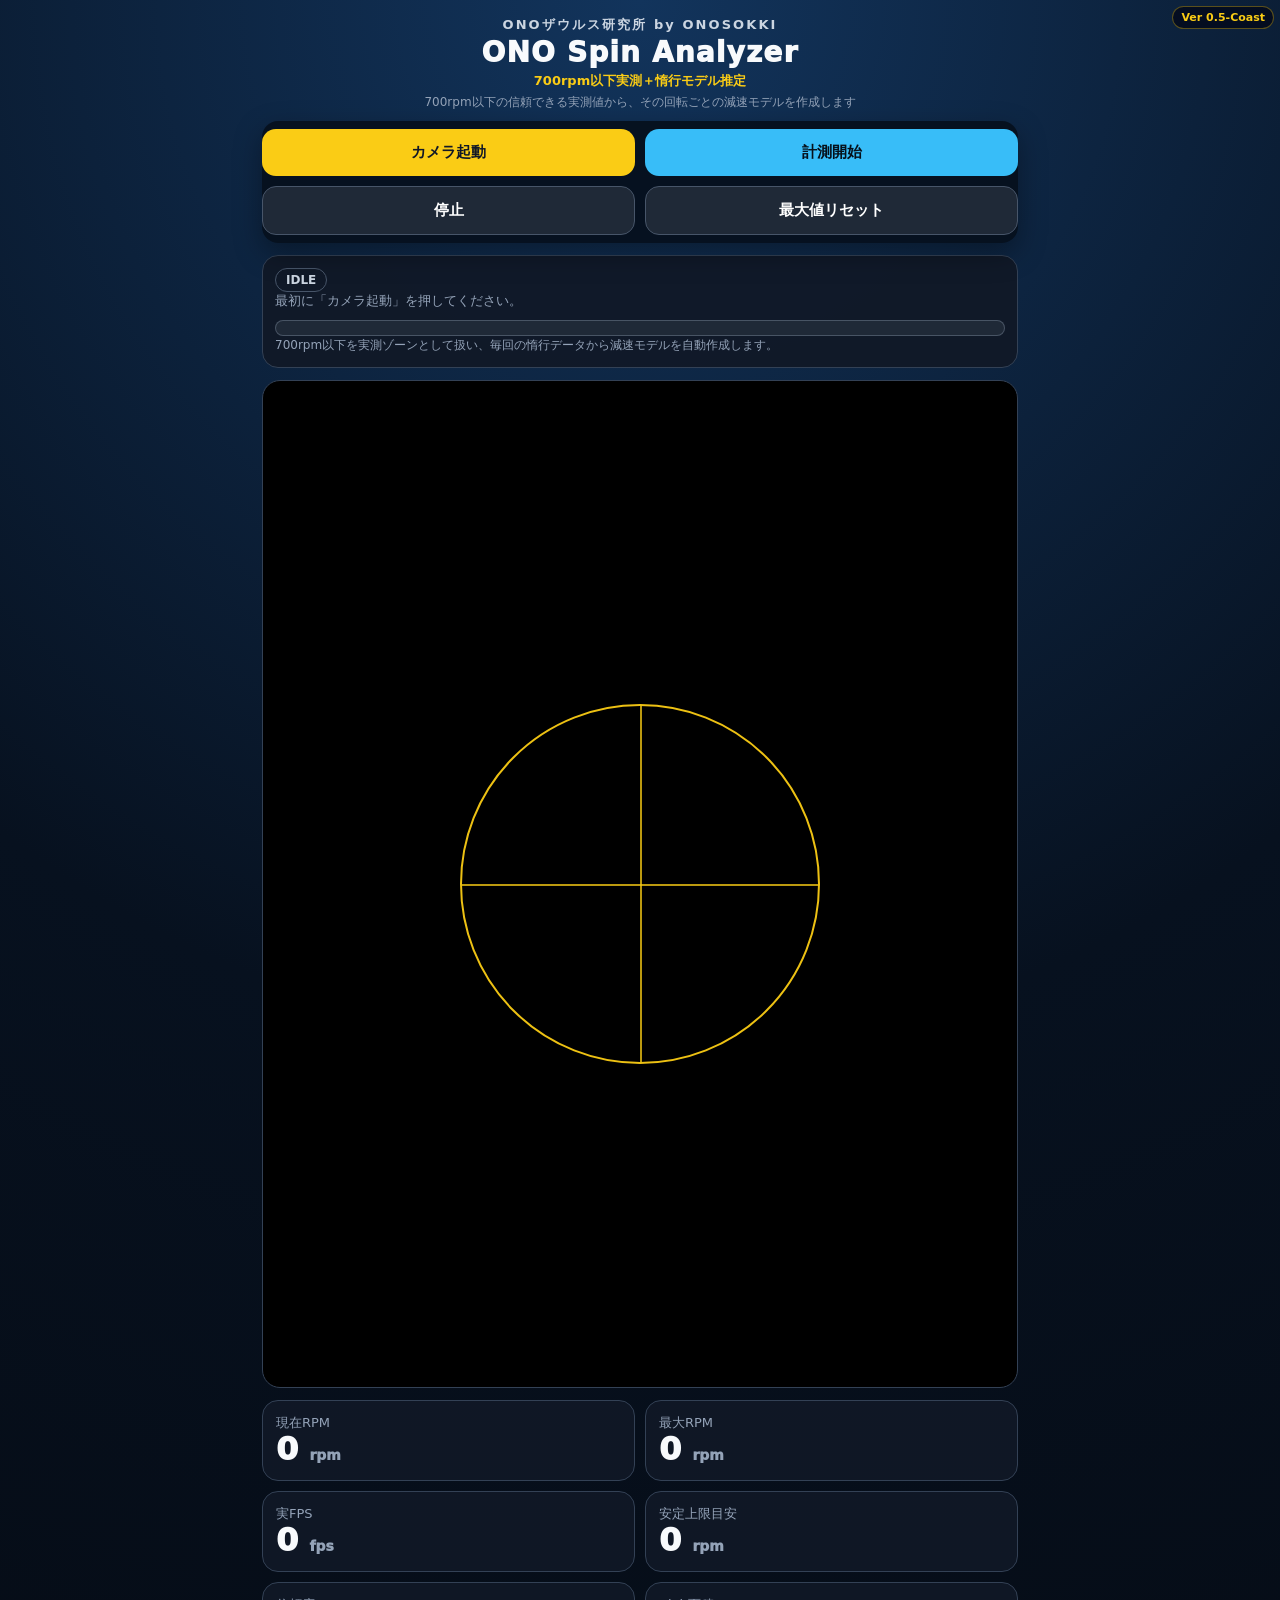
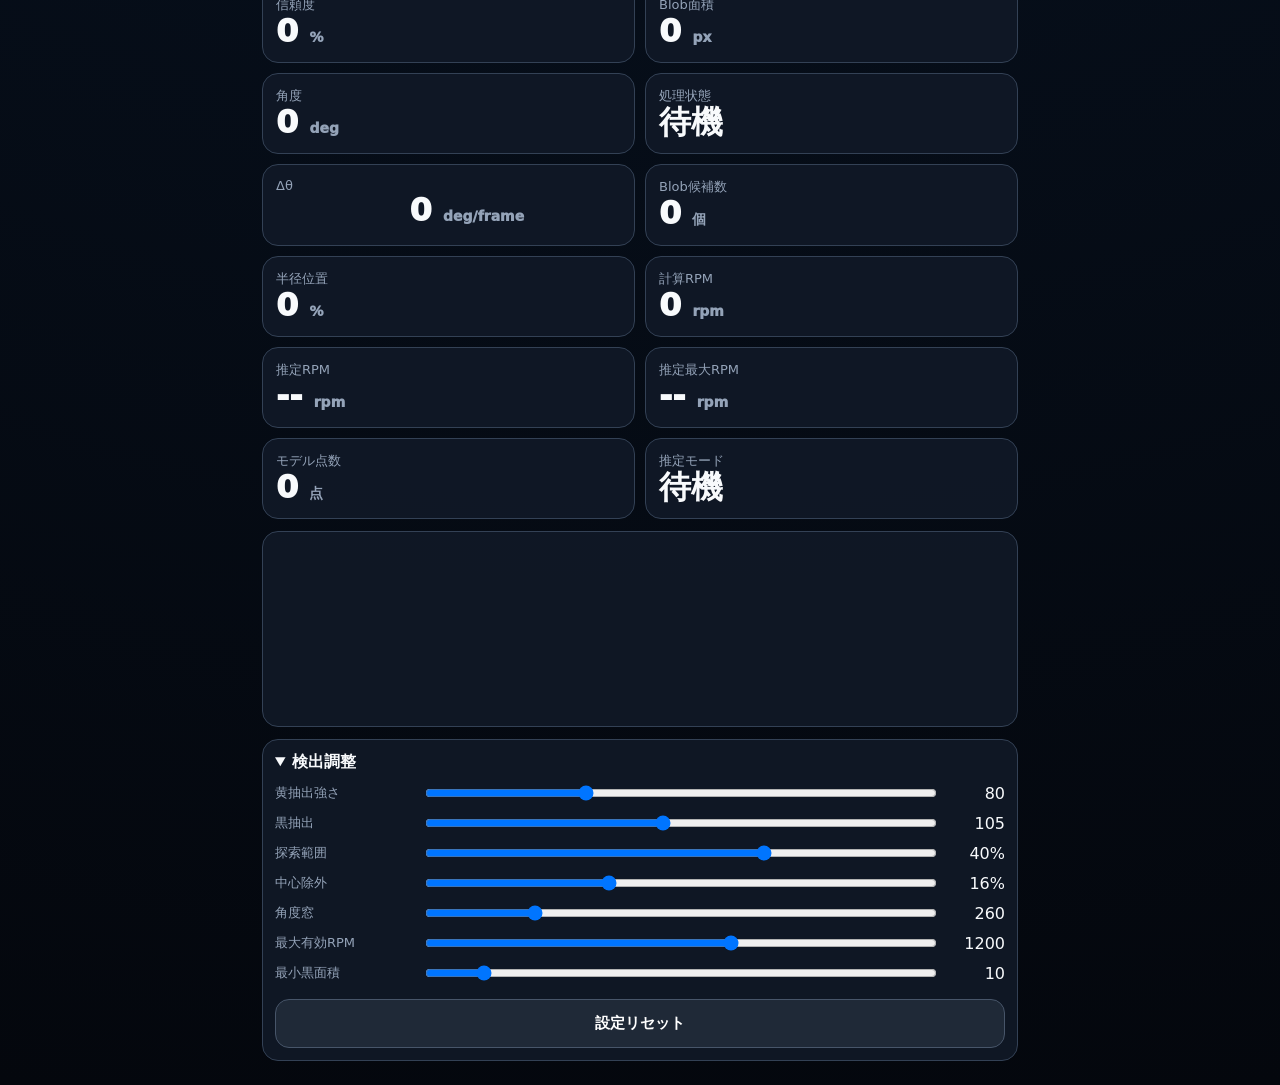
==== commit 8b72767b: "Add files via upload" ====
--- a/index.html
+++ b/index.html
@@ -4,7 +4,7 @@
 <meta charset="utf-8">
 <meta name="viewport" content="width=device-width,initial-scale=1,viewport-fit=cover">
 <meta name="theme-color" content="#08111f">
-<title>ONO Spin Analyzer Ver0.4-Candidate</title>
+<title>ONO Spin Analyzer Ver0.5-Coast</title>
 <style>
 :root{--bg:#07111f;--panel:#111827;--text:#f8fafc;--muted:#94a3b8;--gold:#facc15;--red:#ef4444;--green:#22c55e;--blue:#38bdf8;--orange:#fb923c}
 *{box-sizing:border-box}
@@ -40,12 +40,12 @@
 </style>
 </head>
 <body>
-<div class="version">Ver 0.4-Candidate</div>
+<div class="version">Ver 0.5-Coast</div>
 <header>
  <div class="brand">ONOザウルス研究所 by ONOSOKKI</div>
  <div class="title">ONO Spin Analyzer</div>
- <div class="copy">700rpm超対策：候補選択ロジック</div>
- <div class="sub">Blob候補が複数ある場合に、予測角度に近い候補を優先して選択します</div>
+ <div class="copy">700rpm以下実測＋惰行モデル推定</div>
+ <div class="sub">700rpm以下の信頼できる実測値から、その回転ごとの減速モデルを作成します</div>
 </header>
 
 <div class="wrap">
@@ -60,7 +60,7 @@
   <span id="phaseBadge" class="badge">IDLE</span>
   <div class="status" id="status">最初に「カメラ起動」を押してください。</div>
   <div class="bar"><div id="confFill" class="fill"></div></div>
-  <div class="small">この版はCSV保存なしです。複数Blob候補から予測角度に近いものを選び、角度ジャンプを抑えます。</div>
+  <div class="small">700rpm以下を実測ゾーンとして扱い、毎回の惰行データから減速モデルを自動作成します。</div>
  </section>
 
  <div class="camera">
@@ -82,7 +82,10 @@
   <div class="card"><div class="label">Blob候補数</div><div class="value"><span id="blobCount">0</span> <span class="unit">個</span></div></div>
   <div class="card"><div class="label">半径位置</div><div class="value"><span id="radialRate">0</span> <span class="unit">%</span></div></div>
   <div class="card"><div class="label">計算RPM</div><div class="value"><span id="calcRpm">0</span> <span class="unit">rpm</span></div></div>
-  <div class="card"><div class="label">予測差</div><div class="value"><span id="predDiff">0</span> <span class="unit">deg</span></div></div>
+  <div class="card"><div class="label">推定RPM</div><div class="value"><span id="modelRpm">--</span> <span class="unit">rpm</span></div></div>
+  <div class="card"><div class="label">推定最大RPM</div><div class="value"><span id="modelMaxRpm">--</span> <span class="unit">rpm</span></div></div>
+  <div class="card"><div class="label">モデル点数</div><div class="value"><span id="modelPoints">0</span> <span class="unit">点</span></div></div>
+  <div class="card"><div class="label">推定モード</div><div class="value"><span id="modelMode">待機</span></div></div>
  </div>
 
  <div class="graph"><canvas id="chart"></canvas></div>
@@ -108,7 +111,9 @@
 let samples=[], frameTimes=[], measuredFps=0, reliableMaxRpm=0;
 let currentFeature=null, confidence=0, phase="IDLE";
 let debugDeltaDeg=0, debugBlobCount=0, debugRadialRate=0, debugCalcRpm=0;
-let lastAnalysisUiUpdate=0, debugPredDiffDeg=0;
+let lastAnalysisUiUpdate=0;
+let measureStartTime=0, lastModelSampleTime=0;
+let coastSamples=[], coastModel=null, modelRpm=null, modelMaxRpm=null;
 
 const defaults={yellowMin:80,blackMax:105,searchRadius:40,innerRate:16,fitWindow:260,maxValid:1200,minBlob:10};
 const settings={...defaults};
@@ -178,7 +183,7 @@
 
 $("measureBtn").onclick=()=>{
   measuring=true; setPhase("TRACKING");
-  rpm=0; lastRawAngle=null; unwrappedAngle=0; angleHist=[]; samples=[];
+  rpm=0; lastRawAngle=null; unwrappedAngle=0; angleHist=[]; samples=[]; coastSamples=[]; coastModel=null; modelRpm=null; modelMaxRpm=null; measureStartTime=performance.now(); lastModelSampleTime=0;
   $("status").textContent="計測中。ログなし・高速優先モードです。";
 };
 $("stopBtn").onclick=()=>{measuring=false;setPhase("IDLE");$("status").textContent="停止しました。";};
@@ -188,7 +193,7 @@
 function isYellow(r,g,b){return r>settings.yellowMin&&g>settings.yellowMin&&b<settings.yellowMin*.9&&(r-b)>45&&(g-b)>35&&Math.abs(r-g)<95;}
 function isBlack(r,g,b){const br=(r+g+b)/3;return br<settings.blackMax&&r<settings.blackMax+18&&g<settings.blackMax+18&&b<settings.blackMax+18;}
 
-function detectBlackWeight(w,h,now){
+function detectBlackWeight(w,h){
   const cx0=w/2,cy0=h/2,sr=Math.min(w,h)*(settings.searchRadius/100);
   const img=ctx.getImageData(0,0,w,h),data=img.data;
 
@@ -266,39 +271,18 @@
   debugBlobCount=comps.length;
   if(comps.length===0){currentFeature={phase:null,confidence:0,area:0,center:{x:cx,y:cy,r:radius}};confidence=0;debugRadialRate=0;return null;}
 
-  // 候補選択ロジック：
-  // 高速時は「前回角度に近い」だけではなく、直近の角速度から予測した角度に近いBlobを優先する。
-  let predictedAngle=lastRawAngle;
-  if(lastRawAngle!==null && angleHist.length>=4){
-    const n=angleHist.length;
-    const mt=angleHist.reduce((s,p)=>s+p.t,0)/n;
-    const ma=angleHist.reduce((s,p)=>s+p.a,0)/n;
-    let num=0,den=0;
-    for(const p of angleHist){num+=(p.t-mt)*(p.a-ma);den+=(p.t-mt)*(p.t-mt);}
-    if(den>0){
-      const omega=num/den; // rad/ms
-      const lastT=angleHist[angleHist.length-1].t;
-      predictedAngle=lastRawAngle + omega*Math.max(0,now-lastT);
-    }
-  }
-
-  let best=null,bestVal=-1,bestDiff=0;
+  let best=null,bestVal=-1;
   for(const c of comps){
     const radial=c.dist/radius;if(radial<.42)continue;
-    const a=Math.atan2(c.y-cy,c.x-cx);
     let continuity=1;
-    if(predictedAngle!==null){
-      const diff=Math.abs(normalize(a-predictedAngle));
-      bestDiff=diff;
-      // ±150〜180°ジャンプを起こす候補を弱くする。
-      // 完全除外ではなく強いペナルティにして、低速時の取りこぼしを避ける。
-      continuity=Math.max(.08,1.75-diff*0.95);
-      if(diff>2.45) continuity*=0.18;
+    if(lastRawAngle!==null){
+      const a=Math.atan2(c.y-cy,c.x-cx);
+      const diff=Math.abs(normalize(a-lastRawAngle));
+      continuity=Math.max(.25,1.6-diff);
     }
     const val=c.score*Math.pow(radial,1.8)*continuity*(.5+c.fill);
-    if(val>bestVal){bestVal=val;best=c;bestDiff=predictedAngle!==null?Math.abs(normalize(a-predictedAngle)):0;}
-  }
-  debugPredDiffDeg=bestDiff*180/Math.PI;
+    if(val>bestVal){bestVal=val;best=c;}
+  }
   if(!best){currentFeature={phase:null,confidence:0,area:0,center:{x:cx,y:cy,r:radius}};confidence=0;return null;}
 
   ctx.strokeStyle="#22c55e";ctx.lineWidth=3;
@@ -346,6 +330,56 @@
   lastRawAngle=angle;
 }
 
+
+function fitLinearModel(points){
+  if(points.length<12)return null;
+  const t0=points[0].t;
+  const arr=points.map(p=>({x:(p.t-t0)/1000, y:p.rpm}));
+  const n=arr.length;
+  const sx=arr.reduce((s,p)=>s+p.x,0);
+  const sy=arr.reduce((s,p)=>s+p.y,0);
+  const sxx=arr.reduce((s,p)=>s+p.x*p.x,0);
+  const sxy=arr.reduce((s,p)=>s+p.x*p.y,0);
+  const den=n*sxx-sx*sx;
+  if(Math.abs(den)<1e-9)return null;
+  const b=(n*sxy-sx*sy)/den;
+  const a=(sy-b*sx)/n;
+  if(b>=-1)return null;
+  const mean=sy/n;
+  let ssTot=0, ssRes=0;
+  for(const p of arr){
+    const pred=a+b*p.x;
+    ssTot+=(p.y-mean)*(p.y-mean);
+    ssRes+=(p.y-pred)*(p.y-pred);
+  }
+  const r2=ssTot>0 ? 1-ssRes/ssTot : 0;
+  return {type:"linear",t0,a,b,r2,n};
+}
+function evalCoastModel(model,t){
+  if(!model)return null;
+  const x=(t-model.t0)/1000;
+  return model.a+model.b*x;
+}
+function updateCoastModel(now){
+  const trusted = measuring && rpm>=200 && rpm<=700 && confidence>=35;
+  if(trusted && now-lastModelSampleTime>100){
+    lastModelSampleTime=now;
+    coastSamples.push({t:now,rpm:rpm});
+    if(coastSamples.length>80)coastSamples.shift();
+    const model=fitLinearModel(coastSamples);
+    if(model && model.r2>0.90){
+      coastModel=model;
+      modelRpm=evalCoastModel(coastModel,now);
+      modelMaxRpm=evalCoastModel(coastModel,measureStartTime);
+      if(modelMaxRpm<maxRpm)modelMaxRpm=maxRpm;
+    }
+  }else if(coastModel){
+    modelRpm=evalCoastModel(coastModel,now);
+    modelMaxRpm=evalCoastModel(coastModel,measureStartTime);
+    if(modelMaxRpm<maxRpm)modelMaxRpm=maxRpm;
+  }
+}
+
 function loop(now){
   resize();
 
@@ -363,13 +397,14 @@
 
   if(video.readyState>=2){
     ctx.drawImage(video,0,0,w,h);
-    angle=detectBlackWeight(w,h,now);
+    angle=detectBlackWeight(w,h);
     if(angle!==null&&measuring) updateAngle(angle,now);
   }
 
   if(measuring){
     samples.push({t:now,rpm:Math.round(rpm),conf:confidence});
     samples=samples.filter(s=>now-s.t<=10000);
+    updateCoastModel(now);
     drawChart();
   }
 
@@ -380,14 +415,16 @@
   $("blobArea").textContent=currentFeature?currentFeature.area:0;
   $("angleDeg").textContent=angle===null?"--":Math.round(angle*180/Math.PI);
   $("rpmCard").className="card "+(rpm>=900?"good":rpm>=700?"warn":"");
-  // 解析値は目視しやすいように約0.5秒ごとに更新
   if(now-lastAnalysisUiUpdate>500){
     lastAnalysisUiUpdate=now;
     $("deltaDeg").textContent=isFinite(debugDeltaDeg)?((debugDeltaDeg>=0?"+":"")+debugDeltaDeg.toFixed(1)):"0";
     $("blobCount").textContent=debugBlobCount||0;
     $("radialRate").textContent=debugRadialRate||0;
     $("calcRpm").textContent=isFinite(debugCalcRpm)?Math.round(debugCalcRpm):0;
-    $("predDiff").textContent=isFinite(debugPredDiffDeg)?debugPredDiffDeg.toFixed(0):0;
+    $("modelPoints").textContent=coastSamples.length||0;
+    $("modelRpm").textContent=modelRpm===null?"--":Math.max(0,Math.round(modelRpm));
+    $("modelMaxRpm").textContent=modelMaxRpm===null?"--":Math.max(0,Math.round(modelMaxRpm));
+    $("modelMode").textContent=coastModel?("推定 R2="+coastModel.r2.toFixed(2)):(coastSamples.length>=12?"判定中":"待機");
   }
 
   requestAnimationFrame(loop);
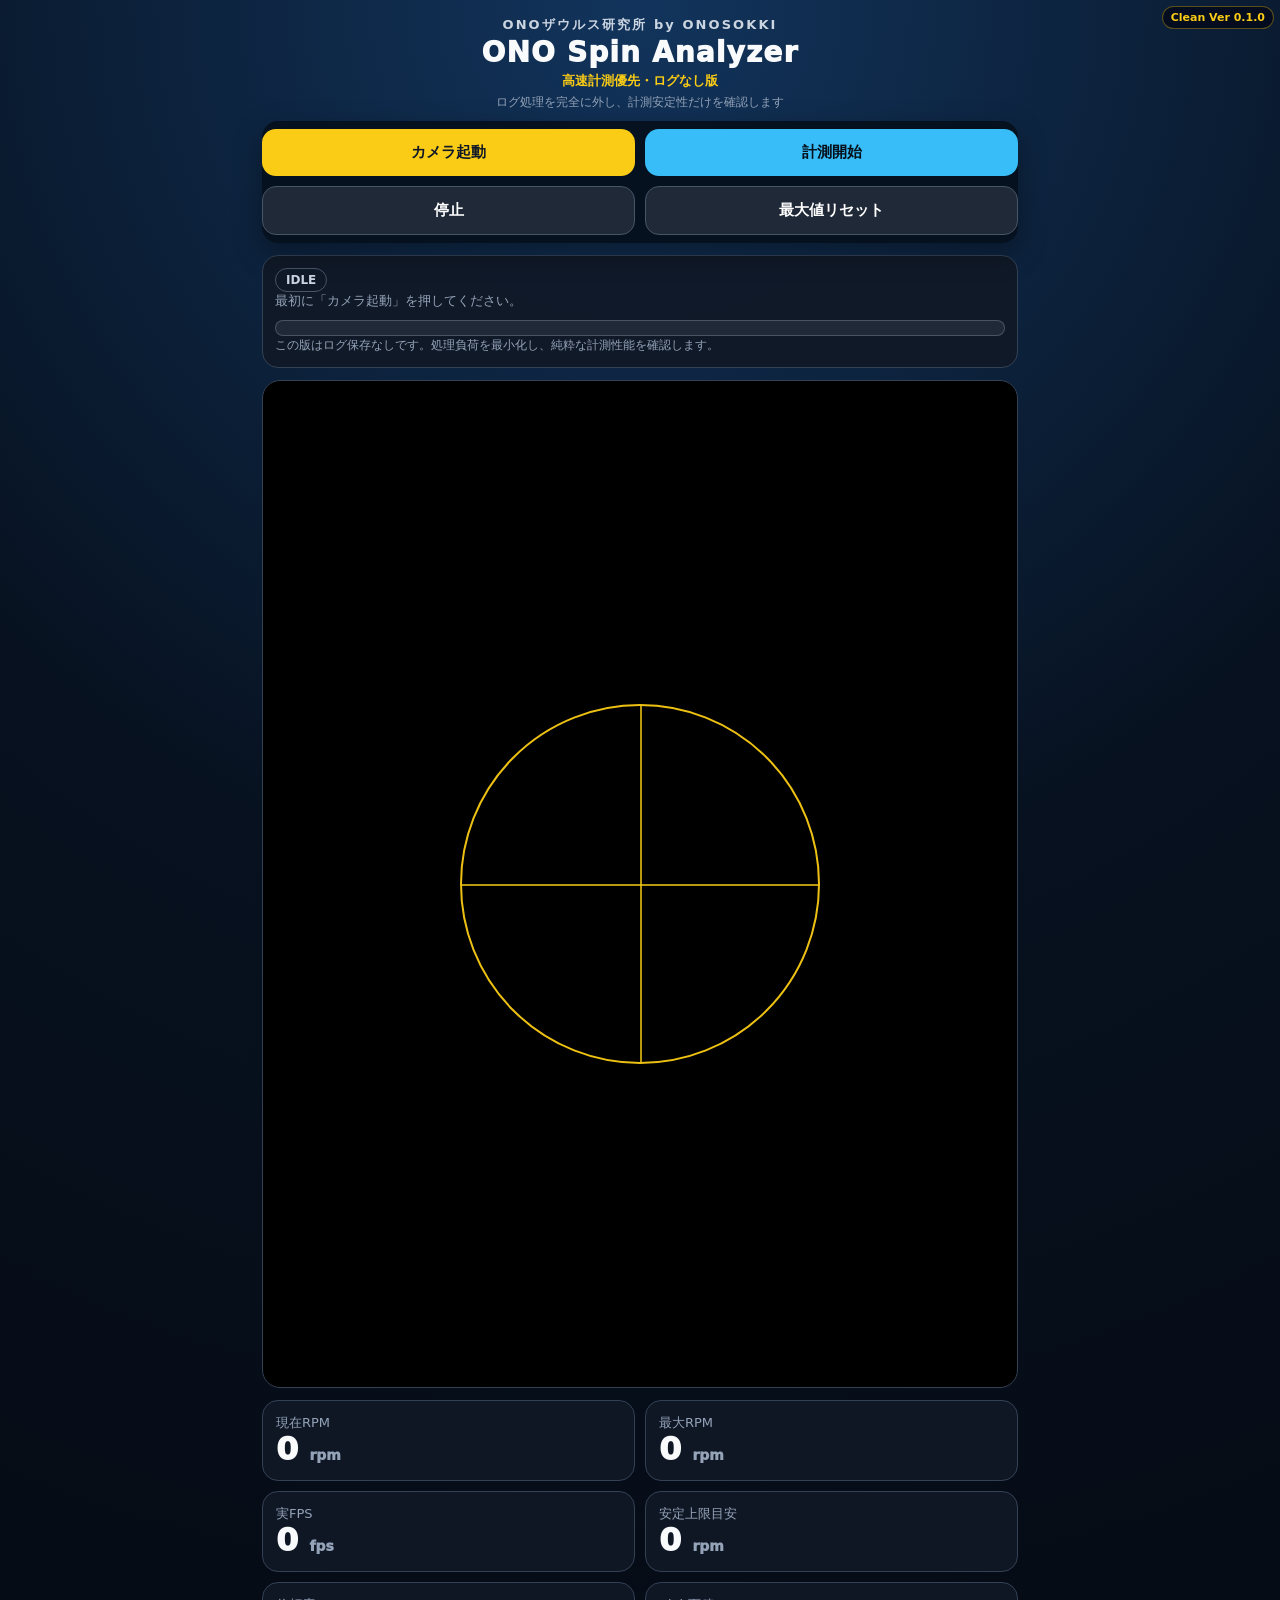
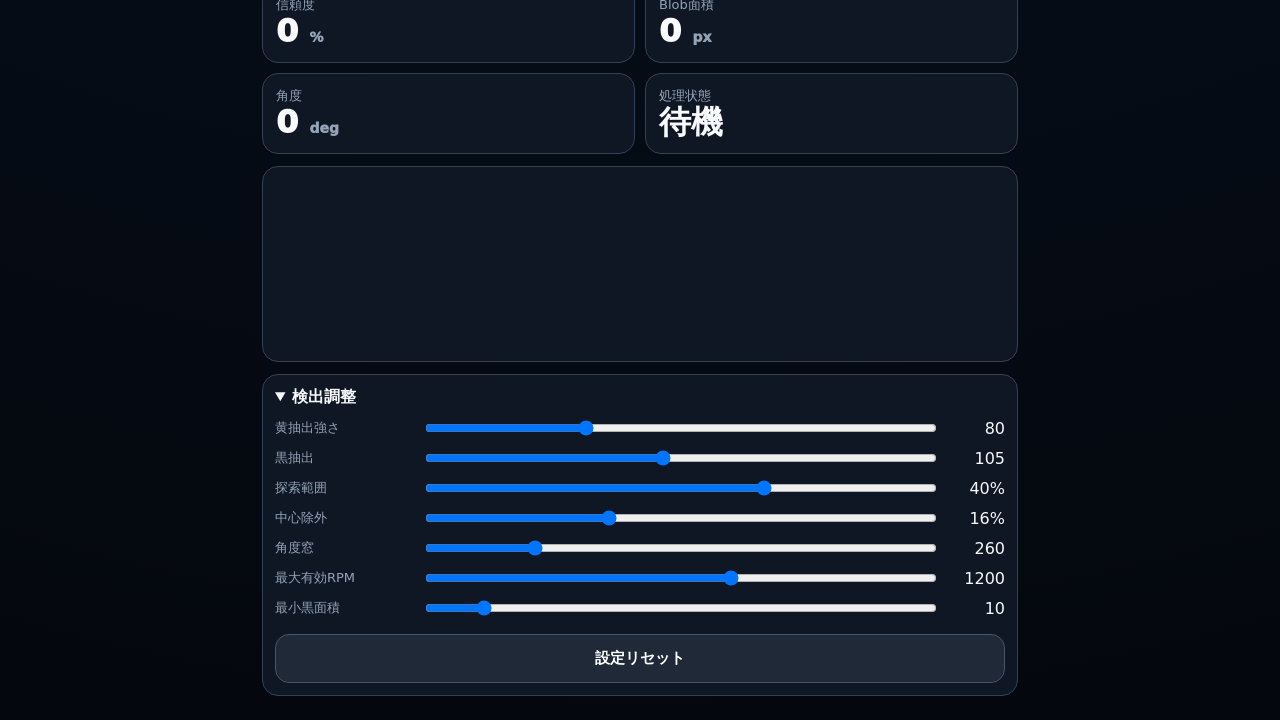
==== commit 262628da: "Add files via upload" ====
--- a/index.html
+++ b/index.html
@@ -4,7 +4,7 @@
 <meta charset="utf-8">
 <meta name="viewport" content="width=device-width,initial-scale=1,viewport-fit=cover">
 <meta name="theme-color" content="#08111f">
-<title>ONO Spin Analyzer Ver0.5-Coast</title>
+<title>ONO Spin Analyzer Clean Ver0.1.0</title>
 <style>
 :root{--bg:#07111f;--panel:#111827;--text:#f8fafc;--muted:#94a3b8;--gold:#facc15;--red:#ef4444;--green:#22c55e;--blue:#38bdf8;--orange:#fb923c}
 *{box-sizing:border-box}
@@ -26,26 +26,15 @@
 .row{display:grid;grid-template-columns:140px 1fr 62px;gap:8px;align-items:center;margin:10px 0}.row label{font-size:13px;color:var(--muted)}input[type=range]{width:100%}.num{text-align:right;font-variant-numeric:tabular-nums}.small{font-size:12px;color:var(--muted);line-height:1.55}
 .badge{display:inline-block;border:1px solid #475569;border-radius:999px;padding:4px 10px;color:#cbd5e1;font-size:12px;font-weight:900}.badge.on{color:#facc15;border-color:rgba(250,204,21,.55);box-shadow:0 0 18px rgba(250,204,21,.18)}
 .bar{height:16px;background:#1f2937;border-radius:999px;overflow:hidden;border:1px solid rgba(148,163,184,.35);margin-top:8px}.fill{height:100%;width:0%;background:linear-gradient(90deg,#ef4444,#fb923c,#22c55e);transition:width .08s}
-
-.value{
-  font-variant-numeric: tabular-nums;
-  font-feature-settings:"tnum";
-}
-#deltaDeg{
-  display:inline-block;
-  width:7ch;
-  text-align:right;
-}
-
 </style>
 </head>
 <body>
-<div class="version">Ver 0.5-Coast</div>
+<div class="version">Clean Ver 0.1.0</div>
 <header>
  <div class="brand">ONOザウルス研究所 by ONOSOKKI</div>
  <div class="title">ONO Spin Analyzer</div>
- <div class="copy">700rpm以下実測＋惰行モデル推定</div>
- <div class="sub">700rpm以下の信頼できる実測値から、その回転ごとの減速モデルを作成します</div>
+ <div class="copy">高速計測優先・ログなし版</div>
+ <div class="sub">ログ処理を完全に外し、計測安定性だけを確認します</div>
 </header>
 
 <div class="wrap">
@@ -60,7 +49,7 @@
   <span id="phaseBadge" class="badge">IDLE</span>
   <div class="status" id="status">最初に「カメラ起動」を押してください。</div>
   <div class="bar"><div id="confFill" class="fill"></div></div>
-  <div class="small">700rpm以下を実測ゾーンとして扱い、毎回の惰行データから減速モデルを自動作成します。</div>
+  <div class="small">この版はログ保存なしです。処理負荷を最小化し、純粋な計測性能を確認します。</div>
  </section>
 
  <div class="camera">
@@ -78,14 +67,6 @@
   <div class="card"><div class="label">Blob面積</div><div class="value"><span id="blobArea">0</span> <span class="unit">px</span></div></div>
   <div class="card"><div class="label">角度</div><div class="value"><span id="angleDeg">0</span> <span class="unit">deg</span></div></div>
   <div class="card"><div class="label">処理状態</div><div class="value"><span id="stateText">待機</span></div></div>
-  <div class="card"><div class="label">Δθ</div><div class="value"><span id="deltaDeg">0</span> <span class="unit">deg/frame</span></div></div>
-  <div class="card"><div class="label">Blob候補数</div><div class="value"><span id="blobCount">0</span> <span class="unit">個</span></div></div>
-  <div class="card"><div class="label">半径位置</div><div class="value"><span id="radialRate">0</span> <span class="unit">%</span></div></div>
-  <div class="card"><div class="label">計算RPM</div><div class="value"><span id="calcRpm">0</span> <span class="unit">rpm</span></div></div>
-  <div class="card"><div class="label">推定RPM</div><div class="value"><span id="modelRpm">--</span> <span class="unit">rpm</span></div></div>
-  <div class="card"><div class="label">推定最大RPM</div><div class="value"><span id="modelMaxRpm">--</span> <span class="unit">rpm</span></div></div>
-  <div class="card"><div class="label">モデル点数</div><div class="value"><span id="modelPoints">0</span> <span class="unit">点</span></div></div>
-  <div class="card"><div class="label">推定モード</div><div class="value"><span id="modelMode">待機</span></div></div>
  </div>
 
  <div class="graph"><canvas id="chart"></canvas></div>
@@ -110,10 +91,6 @@
 let rpm=0, maxRpm=0, lastRawAngle=null, unwrappedAngle=0, angleHist=[], lastCenter=null;
 let samples=[], frameTimes=[], measuredFps=0, reliableMaxRpm=0;
 let currentFeature=null, confidence=0, phase="IDLE";
-let debugDeltaDeg=0, debugBlobCount=0, debugRadialRate=0, debugCalcRpm=0;
-let lastAnalysisUiUpdate=0;
-let measureStartTime=0, lastModelSampleTime=0;
-let coastSamples=[], coastModel=null, modelRpm=null, modelMaxRpm=null;
 
 const defaults={yellowMin:80,blackMax:105,searchRadius:40,innerRate:16,fitWindow:260,maxValid:1200,minBlob:10};
 const settings={...defaults};
@@ -183,7 +160,7 @@
 
 $("measureBtn").onclick=()=>{
   measuring=true; setPhase("TRACKING");
-  rpm=0; lastRawAngle=null; unwrappedAngle=0; angleHist=[]; samples=[]; coastSamples=[]; coastModel=null; modelRpm=null; modelMaxRpm=null; measureStartTime=performance.now(); lastModelSampleTime=0;
+  rpm=0; lastRawAngle=null; unwrappedAngle=0; angleHist=[]; samples=[];
   $("status").textContent="計測中。ログなし・高速優先モードです。";
 };
 $("stopBtn").onclick=()=>{measuring=false;setPhase("IDLE");$("status").textContent="停止しました。";};
@@ -268,8 +245,7 @@
   ctx.strokeStyle="rgba(56,189,248,.8)";ctx.beginPath();ctx.arc(cx,cy,6,0,Math.PI*2);ctx.stroke();
   if(inner>2){ctx.strokeStyle="rgba(255,255,255,.35)";ctx.beginPath();ctx.arc(cx,cy,inner,0,Math.PI*2);ctx.stroke();}
 
-  debugBlobCount=comps.length;
-  if(comps.length===0){currentFeature={phase:null,confidence:0,area:0,center:{x:cx,y:cy,r:radius}};confidence=0;debugRadialRate=0;return null;}
+  if(comps.length===0){currentFeature={phase:null,confidence:0,area:0,center:{x:cx,y:cy,r:radius}};confidence=0;return null;}
 
   let best=null,bestVal=-1;
   for(const c of comps){
@@ -291,7 +267,6 @@
   ctx.beginPath();ctx.moveTo(cx,cy);ctx.lineTo(best.x,best.y);ctx.stroke();
 
   const radial=best.dist/radius;
-  debugRadialRate=Math.round(radial*100);
   const areaScore=Math.min(1,best.area/20);
   const radialScore=Math.max(0,Math.min(1,(radial-.42)/.45));
   confidence=Math.round(100*Math.min(1,areaScore*.45+radialScore*.35+best.fill*.20));
@@ -302,7 +277,6 @@
 function updateAngle(angle,now){
   if(lastRawAngle===null){lastRawAngle=angle;unwrappedAngle=0;angleHist=[{t:now,a:0}];return;}
   const d=normalize(angle-lastRawAngle);
-  debugDeltaDeg=d*180/Math.PI;
   if(Math.abs(d)>0.008&&Math.abs(d)<3.12){
     unwrappedAngle+=d;
     angleHist.push({t:now,a:unwrappedAngle});
@@ -316,7 +290,6 @@
       for(const p of angleHist){num+=(p.t-mt)*(p.a-ma);den+=(p.t-mt)*(p.t-mt);}
       if(den>0){
         const calc=Math.abs((num/den)*60000/(Math.PI*2));
-        debugCalcRpm=calc;
         if(calc<settings.maxValid){
           const jumpOk=rpm===0||Math.abs(calc-rpm)<Math.max(420,rpm*1.10);
           if(jumpOk){
@@ -330,56 +303,6 @@
   lastRawAngle=angle;
 }
 
-
-function fitLinearModel(points){
-  if(points.length<12)return null;
-  const t0=points[0].t;
-  const arr=points.map(p=>({x:(p.t-t0)/1000, y:p.rpm}));
-  const n=arr.length;
-  const sx=arr.reduce((s,p)=>s+p.x,0);
-  const sy=arr.reduce((s,p)=>s+p.y,0);
-  const sxx=arr.reduce((s,p)=>s+p.x*p.x,0);
-  const sxy=arr.reduce((s,p)=>s+p.x*p.y,0);
-  const den=n*sxx-sx*sx;
-  if(Math.abs(den)<1e-9)return null;
-  const b=(n*sxy-sx*sy)/den;
-  const a=(sy-b*sx)/n;
-  if(b>=-1)return null;
-  const mean=sy/n;
-  let ssTot=0, ssRes=0;
-  for(const p of arr){
-    const pred=a+b*p.x;
-    ssTot+=(p.y-mean)*(p.y-mean);
-    ssRes+=(p.y-pred)*(p.y-pred);
-  }
-  const r2=ssTot>0 ? 1-ssRes/ssTot : 0;
-  return {type:"linear",t0,a,b,r2,n};
-}
-function evalCoastModel(model,t){
-  if(!model)return null;
-  const x=(t-model.t0)/1000;
-  return model.a+model.b*x;
-}
-function updateCoastModel(now){
-  const trusted = measuring && rpm>=200 && rpm<=700 && confidence>=35;
-  if(trusted && now-lastModelSampleTime>100){
-    lastModelSampleTime=now;
-    coastSamples.push({t:now,rpm:rpm});
-    if(coastSamples.length>80)coastSamples.shift();
-    const model=fitLinearModel(coastSamples);
-    if(model && model.r2>0.90){
-      coastModel=model;
-      modelRpm=evalCoastModel(coastModel,now);
-      modelMaxRpm=evalCoastModel(coastModel,measureStartTime);
-      if(modelMaxRpm<maxRpm)modelMaxRpm=maxRpm;
-    }
-  }else if(coastModel){
-    modelRpm=evalCoastModel(coastModel,now);
-    modelMaxRpm=evalCoastModel(coastModel,measureStartTime);
-    if(modelMaxRpm<maxRpm)modelMaxRpm=maxRpm;
-  }
-}
-
 function loop(now){
   resize();
 
@@ -404,7 +327,6 @@
   if(measuring){
     samples.push({t:now,rpm:Math.round(rpm),conf:confidence});
     samples=samples.filter(s=>now-s.t<=10000);
-    updateCoastModel(now);
     drawChart();
   }
 
@@ -415,17 +337,6 @@
   $("blobArea").textContent=currentFeature?currentFeature.area:0;
   $("angleDeg").textContent=angle===null?"--":Math.round(angle*180/Math.PI);
   $("rpmCard").className="card "+(rpm>=900?"good":rpm>=700?"warn":"");
-  if(now-lastAnalysisUiUpdate>500){
-    lastAnalysisUiUpdate=now;
-    $("deltaDeg").textContent=isFinite(debugDeltaDeg)?((debugDeltaDeg>=0?"+":"")+debugDeltaDeg.toFixed(1)):"0";
-    $("blobCount").textContent=debugBlobCount||0;
-    $("radialRate").textContent=debugRadialRate||0;
-    $("calcRpm").textContent=isFinite(debugCalcRpm)?Math.round(debugCalcRpm):0;
-    $("modelPoints").textContent=coastSamples.length||0;
-    $("modelRpm").textContent=modelRpm===null?"--":Math.max(0,Math.round(modelRpm));
-    $("modelMaxRpm").textContent=modelMaxRpm===null?"--":Math.max(0,Math.round(modelMaxRpm));
-    $("modelMode").textContent=coastModel?("推定 R2="+coastModel.r2.toFixed(2)):(coastSamples.length>=12?"判定中":"待機");
-  }
 
   requestAnimationFrame(loop);
 }
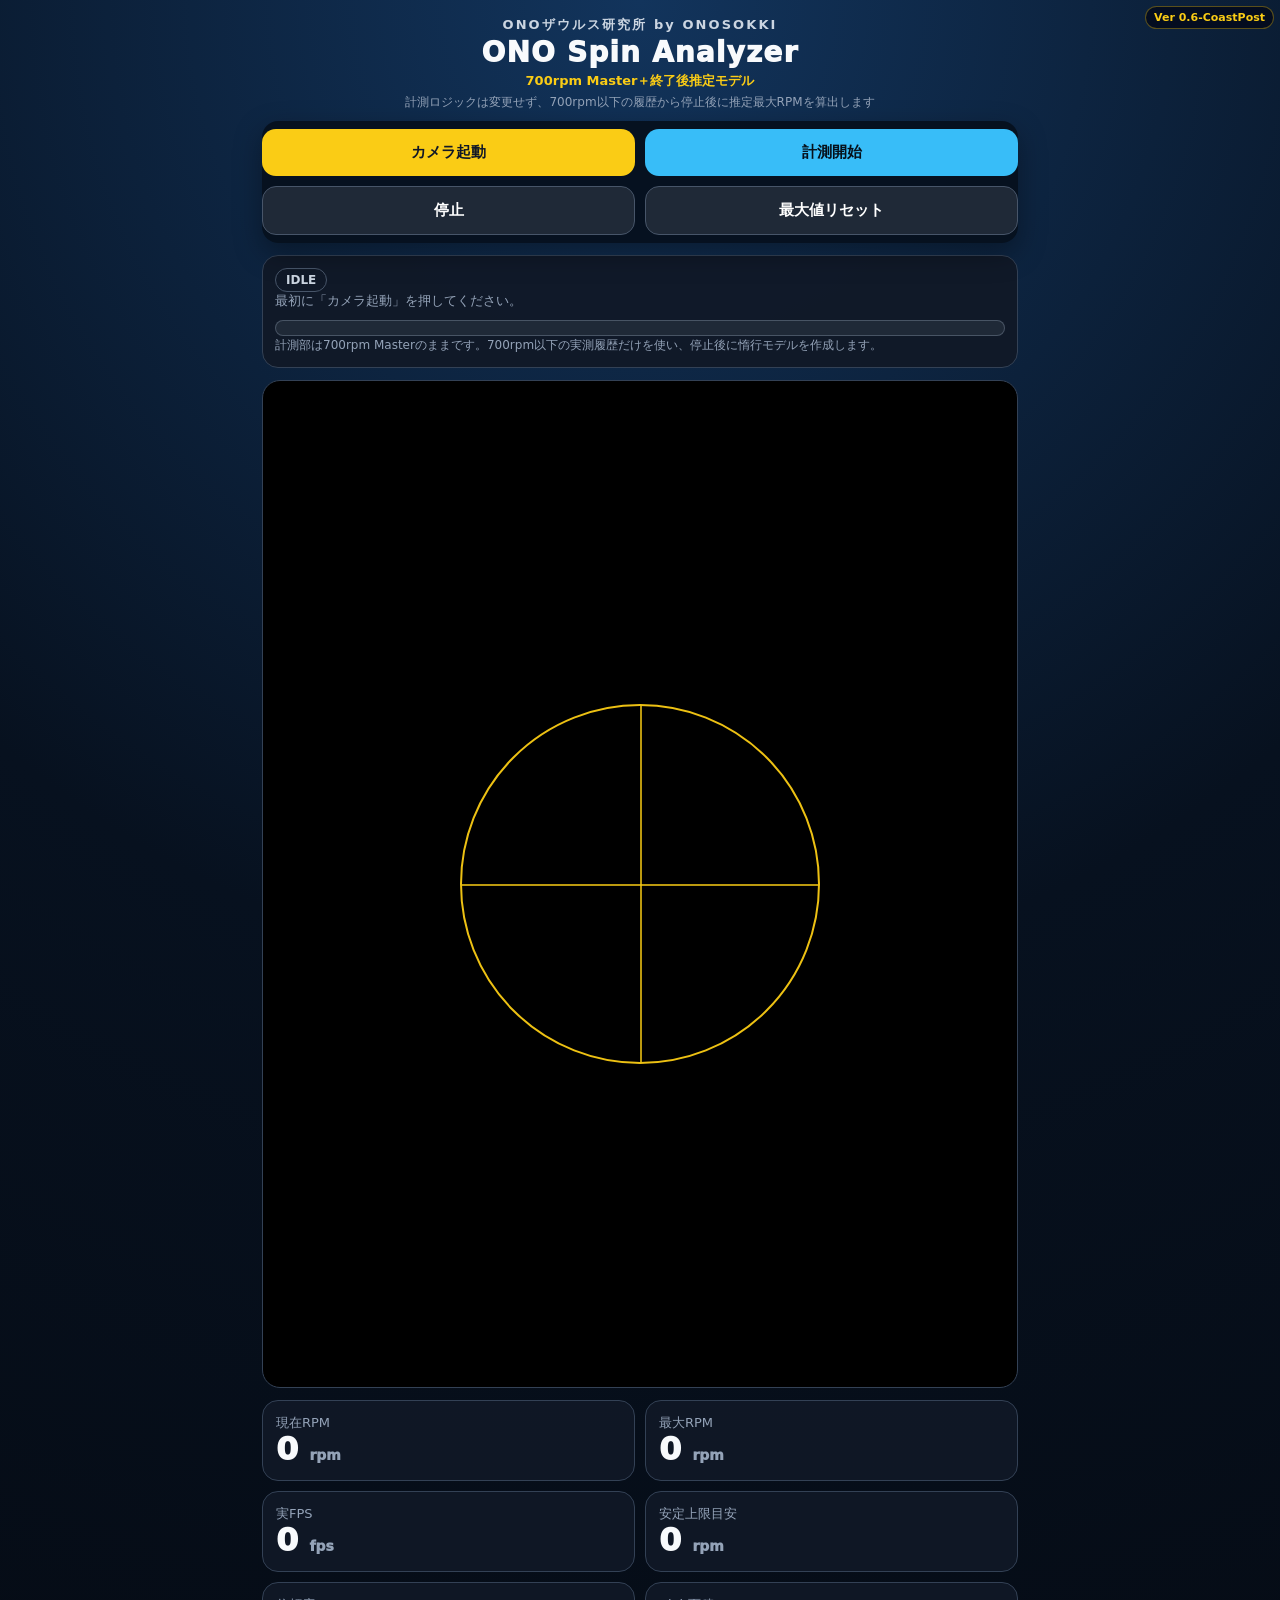
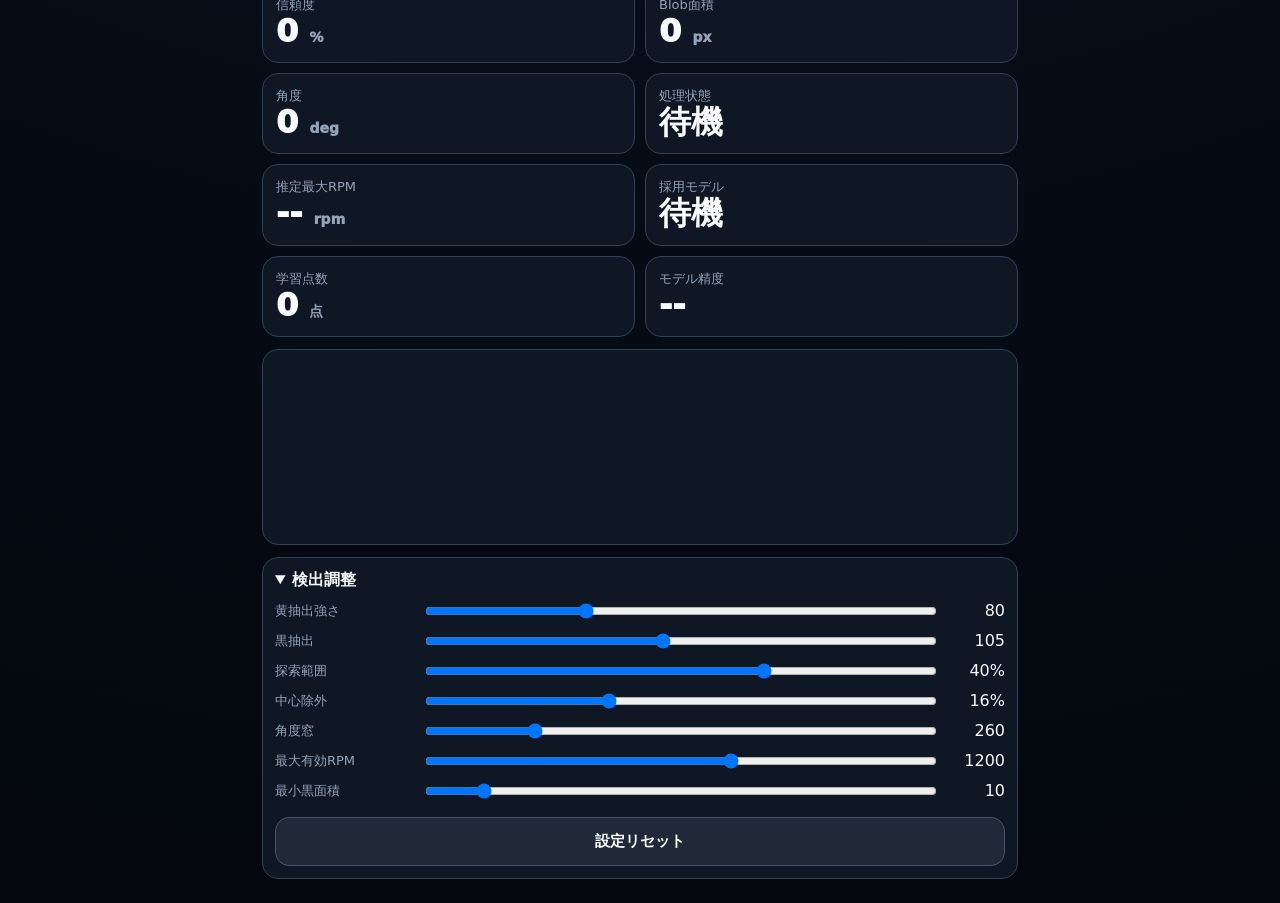
==== commit b3c053c8: "Add files via upload" ====
--- a/index.html
+++ b/index.html
@@ -4,7 +4,7 @@
 <meta charset="utf-8">
 <meta name="viewport" content="width=device-width,initial-scale=1,viewport-fit=cover">
 <meta name="theme-color" content="#08111f">
-<title>ONO Spin Analyzer Clean Ver0.1.0</title>
+<title>ONO Spin Analyzer Ver0.6-CoastPost</title>
 <style>
 :root{--bg:#07111f;--panel:#111827;--text:#f8fafc;--muted:#94a3b8;--gold:#facc15;--red:#ef4444;--green:#22c55e;--blue:#38bdf8;--orange:#fb923c}
 *{box-sizing:border-box}
@@ -29,12 +29,12 @@
 </style>
 </head>
 <body>
-<div class="version">Clean Ver 0.1.0</div>
+<div class="version">Ver 0.6-CoastPost</div>
 <header>
  <div class="brand">ONOザウルス研究所 by ONOSOKKI</div>
  <div class="title">ONO Spin Analyzer</div>
- <div class="copy">高速計測優先・ログなし版</div>
- <div class="sub">ログ処理を完全に外し、計測安定性だけを確認します</div>
+ <div class="copy">700rpm Master＋終了後推定モデル</div>
+ <div class="sub">計測ロジックは変更せず、700rpm以下の履歴から停止後に推定最大RPMを算出します</div>
 </header>
 
 <div class="wrap">
@@ -49,7 +49,7 @@
   <span id="phaseBadge" class="badge">IDLE</span>
   <div class="status" id="status">最初に「カメラ起動」を押してください。</div>
   <div class="bar"><div id="confFill" class="fill"></div></div>
-  <div class="small">この版はログ保存なしです。処理負荷を最小化し、純粋な計測性能を確認します。</div>
+  <div class="small">計測部は700rpm Masterのままです。700rpm以下の実測履歴だけを使い、停止後に惰行モデルを作成します。</div>
  </section>
 
  <div class="camera">
@@ -67,6 +67,10 @@
   <div class="card"><div class="label">Blob面積</div><div class="value"><span id="blobArea">0</span> <span class="unit">px</span></div></div>
   <div class="card"><div class="label">角度</div><div class="value"><span id="angleDeg">0</span> <span class="unit">deg</span></div></div>
   <div class="card"><div class="label">処理状態</div><div class="value"><span id="stateText">待機</span></div></div>
+  <div class="card"><div class="label">推定最大RPM</div><div class="value"><span id="estimatedMaxRpm">--</span> <span class="unit">rpm</span></div></div>
+  <div class="card"><div class="label">採用モデル</div><div class="value"><span id="modelName">待機</span></div></div>
+  <div class="card"><div class="label">学習点数</div><div class="value"><span id="modelSampleCount">0</span> <span class="unit">点</span></div></div>
+  <div class="card"><div class="label">モデル精度</div><div class="value"><span id="modelR2">--</span></div></div>
  </div>
 
  <div class="graph"><canvas id="chart"></canvas></div>
@@ -91,6 +95,7 @@
 let rpm=0, maxRpm=0, lastRawAngle=null, unwrappedAngle=0, angleHist=[], lastCenter=null;
 let samples=[], frameTimes=[], measuredFps=0, reliableMaxRpm=0;
 let currentFeature=null, confidence=0, phase="IDLE";
+let coastSamples=[], lastCoastSampleTime=0, measureStartTime=0, coastResult=null;
 
 const defaults={yellowMin:80,blackMax:105,searchRadius:40,innerRate:16,fitWindow:260,maxValid:1200,minBlob:10};
 const settings={...defaults};
@@ -161,9 +166,17 @@
 $("measureBtn").onclick=()=>{
   measuring=true; setPhase("TRACKING");
   rpm=0; lastRawAngle=null; unwrappedAngle=0; angleHist=[]; samples=[];
+  coastSamples=[]; lastCoastSampleTime=0; measureStartTime=performance.now(); coastResult=null;
+  $("estimatedMaxRpm").textContent="--"; $("modelName").textContent="学習中"; $("modelSampleCount").textContent="0"; $("modelR2").textContent="--";
   $("status").textContent="計測中。ログなし・高速優先モードです。";
 };
-$("stopBtn").onclick=()=>{measuring=false;setPhase("IDLE");$("status").textContent="停止しました。";};
+$("stopBtn").onclick=()=>{
+  measuring=false;
+  setPhase("IDLE");
+  coastResult=estimateCoastMaxRpm(coastSamples, measureStartTime, maxRpm);
+  updateCoastResultUI(coastResult);
+  $("status").textContent=coastResult ? `停止しました。${coastResult.name}モデルで推定最大RPMを算出しました。` : "停止しました。推定モデル作成にはデータ点数が不足しています。";
+};
 $("resetBtn").onclick=()=>{maxRpm=0;$("maxRpm").textContent="0";};
 
 function normalize(d){while(d>Math.PI)d-=2*Math.PI;while(d<-Math.PI)d+=2*Math.PI;return d;}
@@ -303,6 +316,84 @@
   lastRawAngle=angle;
 }
 
+
+function collectCoastSample(now){
+  if(!measuring)return;
+  if(rpm>=120 && rpm<=700 && confidence>=30 && now-lastCoastSampleTime>100){
+    lastCoastSampleTime=now;
+    coastSamples.push({t:now, rpm:rpm});
+    if(coastSamples.length>120)coastSamples.shift();
+    $("modelSampleCount").textContent=coastSamples.length;
+  }
+}
+function linFit(points, transformY, invY, name){
+  if(points.length<12)return null;
+  const t0=points[0].t;
+  let xs=[], ys=[];
+  for(const p of points){
+    const y=transformY(p.rpm);
+    if(!isFinite(y))continue;
+    xs.push((p.t-t0)/1000); ys.push(y);
+  }
+  const n=xs.length; if(n<12)return null;
+  const sx=xs.reduce((a,b)=>a+b,0), sy=ys.reduce((a,b)=>a+b,0);
+  const sxx=xs.reduce((a,b)=>a+b*b,0), sxy=xs.reduce((a,_,i)=>a+xs[i]*ys[i],0);
+  const den=n*sxx-sx*sx; if(Math.abs(den)<1e-9)return null;
+  const b=(n*sxy-sx*sy)/den, a=(sy-b*sx)/n;
+  if(b>=0)return null;
+  const pred=(t)=>invY(a+b*((t-t0)/1000));
+  return score(points,pred,name,{a,b,t0});
+}
+function quadFit(points){
+  if(points.length<18)return null;
+  const t0=points[0].t;
+  const xs=points.map(p=>(p.t-t0)/1000), ys=points.map(p=>p.rpm);
+  let n=xs.length,sx=0,sx2=0,sx3=0,sx4=0,sy=0,sxy=0,sx2y=0;
+  for(let i=0;i<n;i++){let x=xs[i],y=ys[i],x2=x*x;sx+=x;sx2+=x2;sx3+=x2*x;sx4+=x2*x2;sy+=y;sxy+=x*y;sx2y+=x2*y;}
+  const sol=solve3([[n,sx,sx2],[sx,sx2,sx3],[sx2,sx3,sx4]],[sy,sxy,sx2y]); if(!sol)return null;
+  const [a,b,c]=sol; if(b>=50)return null;
+  const pred=(t)=>{const x=(t-t0)/1000; return a+b*x+c*x*x;};
+  return score(points,pred,"quadratic",{a,b,c,t0});
+}
+function score(points,pred,name,param){
+  const mean=points.reduce((s,p)=>s+p.rpm,0)/points.length;
+  let ssTot=0,ssRes=0;
+  for(const p of points){const y=p.rpm, yp=pred(p.t); ssTot+=(y-mean)*(y-mean); ssRes+=(y-yp)*(y-yp);}
+  return {name,param,pred,r2:ssTot>0?1-ssRes/ssTot:0,n:points.length};
+}
+function solve3(A,b){
+  const m=A.map((r,i)=>[...r,b[i]]);
+  for(let i=0;i<3;i++){
+    let max=i; for(let k=i+1;k<3;k++)if(Math.abs(m[k][i])>Math.abs(m[max][i]))max=k;
+    if(Math.abs(m[max][i])<1e-12)return null; [m[i],m[max]]=[m[max],m[i]];
+    const div=m[i][i]; for(let j=i;j<4;j++)m[i][j]/=div;
+    for(let k=0;k<3;k++){if(k===i)continue; const f=m[k][i]; for(let j=i;j<4;j++)m[k][j]-=f*m[i][j];}
+  }
+  return [m[0][3],m[1][3],m[2][3]];
+}
+function estimateCoastMaxRpm(points,startTime,measuredMax){
+  if(points.length<12)return null;
+  const models=[
+    linFit(points,y=>y,y=>y,"linear"),
+    quadFit(points),
+    linFit(points,y=>Math.log(y),y=>Math.exp(y),"exponential")
+  ].filter(m=>m && isFinite(m.r2));
+  if(!models.length)return null;
+  models.sort((a,b)=>b.r2-a.r2);
+  const best=models[0];
+  let est=best.pred(startTime);
+  if(!isFinite(est)||est<0)est=measuredMax;
+  est=Math.max(est,measuredMax);
+  return {name:best.name,r2:best.r2,n:best.n,estimatedMax:est};
+}
+function updateCoastResultUI(result){
+  $("modelSampleCount").textContent=coastSamples.length;
+  if(!result){$("estimatedMaxRpm").textContent="--";$("modelName").textContent="不足";$("modelR2").textContent="--";return;}
+  $("estimatedMaxRpm").textContent=Math.round(result.estimatedMax);
+  $("modelName").textContent=result.name;
+  $("modelR2").textContent=result.r2.toFixed(2);
+}
+
 function loop(now){
   resize();
 
@@ -327,6 +418,7 @@
   if(measuring){
     samples.push({t:now,rpm:Math.round(rpm),conf:confidence});
     samples=samples.filter(s=>now-s.t<=10000);
+    collectCoastSample(now);
     drawChart();
   }
 
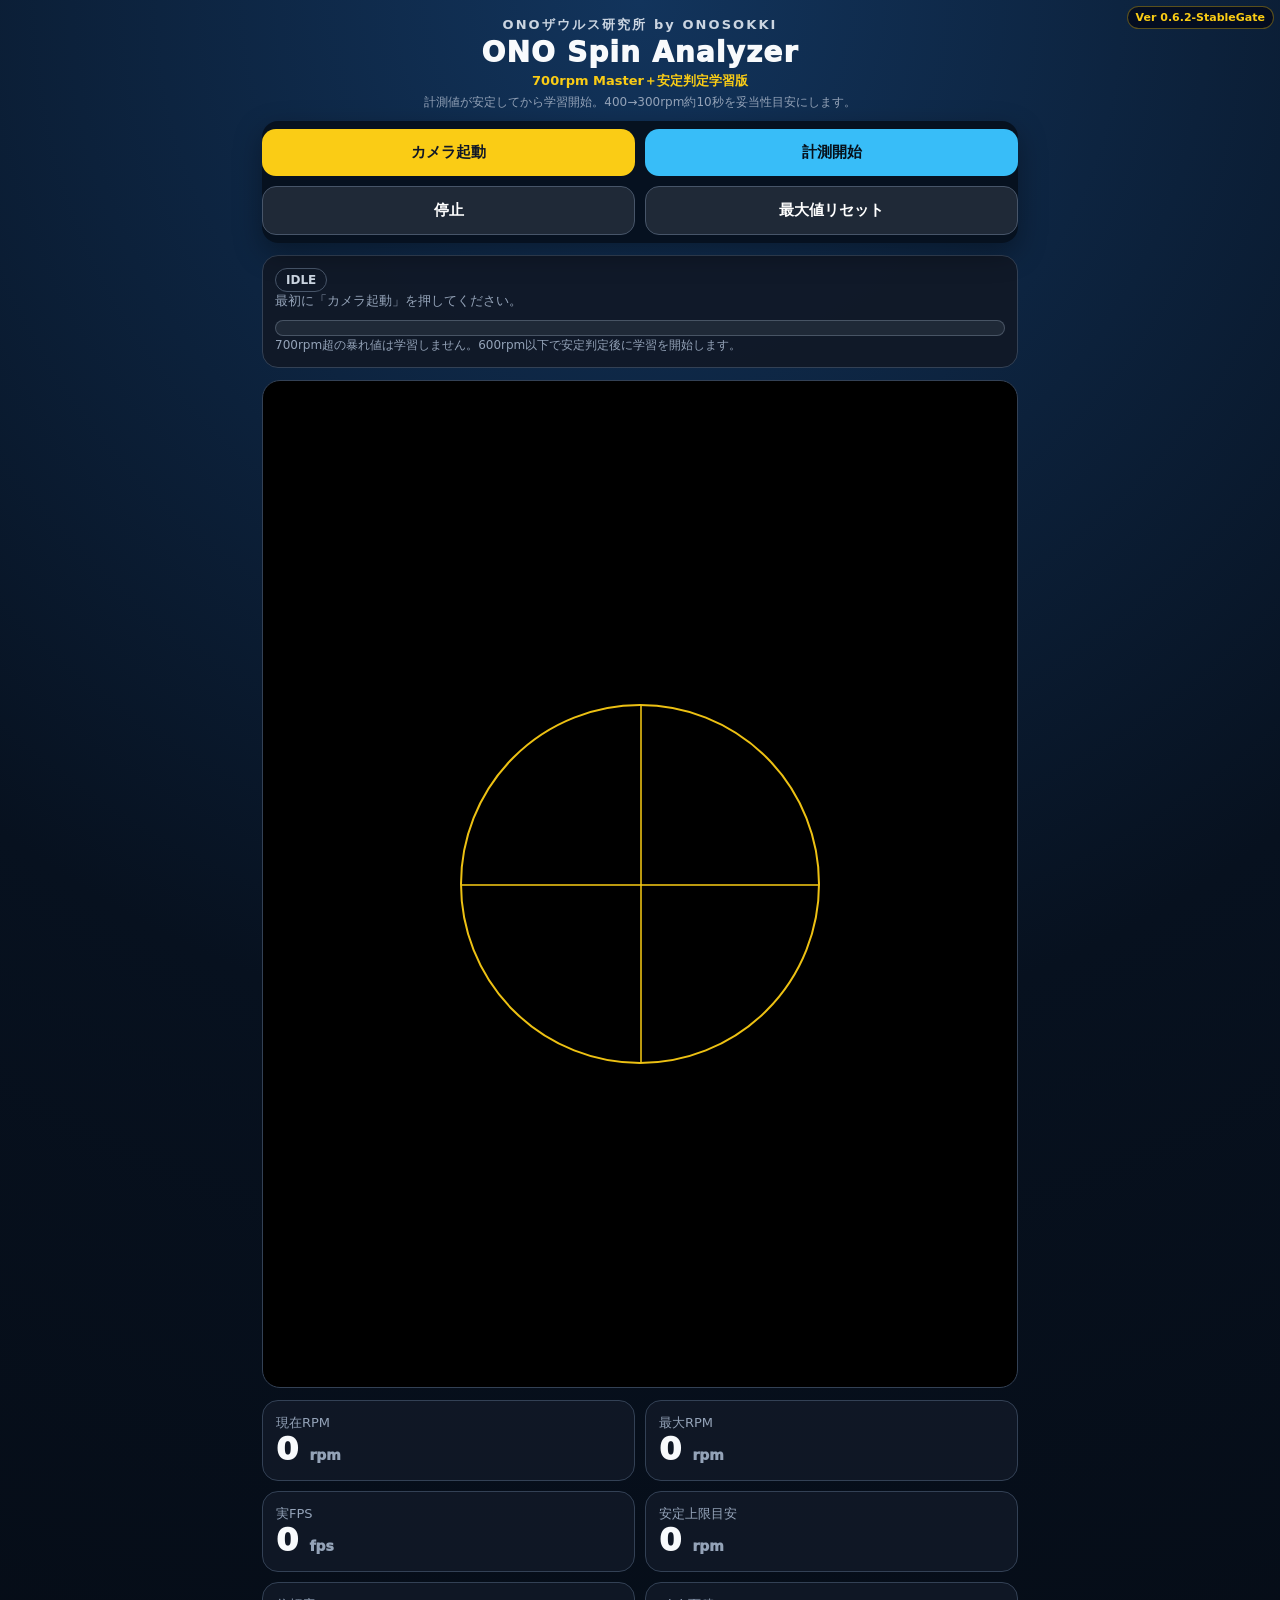
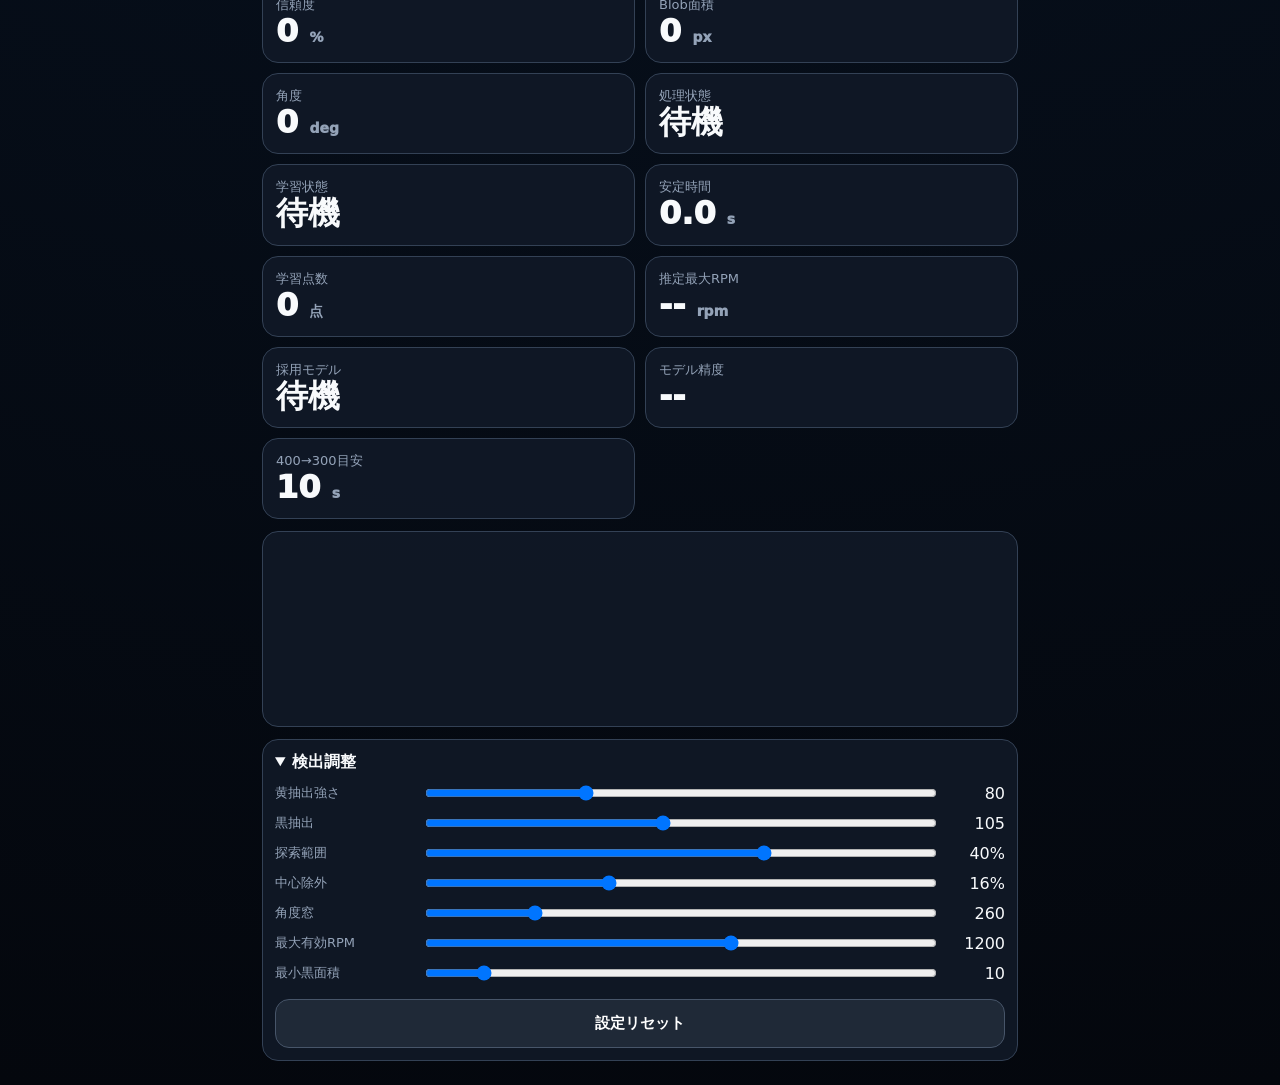
==== commit 33e41d08: "Add files via upload" ====
--- a/index.html
+++ b/index.html
@@ -4,7 +4,7 @@
 <meta charset="utf-8">
 <meta name="viewport" content="width=device-width,initial-scale=1,viewport-fit=cover">
 <meta name="theme-color" content="#08111f">
-<title>ONO Spin Analyzer Ver0.6-CoastPost</title>
+<title>ONO Spin Analyzer Ver0.6.2-StableGate</title>
 <style>
 :root{--bg:#07111f;--panel:#111827;--text:#f8fafc;--muted:#94a3b8;--gold:#facc15;--red:#ef4444;--green:#22c55e;--blue:#38bdf8;--orange:#fb923c}
 *{box-sizing:border-box}
@@ -29,12 +29,12 @@
 </style>
 </head>
 <body>
-<div class="version">Ver 0.6-CoastPost</div>
+<div class="version">Ver 0.6.2-StableGate</div>
 <header>
  <div class="brand">ONOザウルス研究所 by ONOSOKKI</div>
  <div class="title">ONO Spin Analyzer</div>
- <div class="copy">700rpm Master＋終了後推定モデル</div>
- <div class="sub">計測ロジックは変更せず、700rpm以下の履歴から停止後に推定最大RPMを算出します</div>
+ <div class="copy">700rpm Master＋安定判定学習版</div>
+ <div class="sub">計測値が安定してから学習開始。400→300rpm約10秒を妥当性目安にします。</div>
 </header>
 
 <div class="wrap">
@@ -49,7 +49,7 @@
   <span id="phaseBadge" class="badge">IDLE</span>
   <div class="status" id="status">最初に「カメラ起動」を押してください。</div>
   <div class="bar"><div id="confFill" class="fill"></div></div>
-  <div class="small">計測部は700rpm Masterのままです。700rpm以下の実測履歴だけを使い、停止後に惰行モデルを作成します。</div>
+  <div class="small">700rpm超の暴れ値は学習しません。600rpm以下で安定判定後に学習を開始します。</div>
  </section>
 
  <div class="camera">
@@ -67,10 +67,13 @@
   <div class="card"><div class="label">Blob面積</div><div class="value"><span id="blobArea">0</span> <span class="unit">px</span></div></div>
   <div class="card"><div class="label">角度</div><div class="value"><span id="angleDeg">0</span> <span class="unit">deg</span></div></div>
   <div class="card"><div class="label">処理状態</div><div class="value"><span id="stateText">待機</span></div></div>
+  <div class="card"><div class="label">学習状態</div><div class="value"><span id="learnState">待機</span></div></div>
+  <div class="card"><div class="label">安定時間</div><div class="value"><span id="stableSec">0.0</span> <span class="unit">s</span></div></div>
+  <div class="card"><div class="label">学習点数</div><div class="value"><span id="modelSampleCount">0</span> <span class="unit">点</span></div></div>
   <div class="card"><div class="label">推定最大RPM</div><div class="value"><span id="estimatedMaxRpm">--</span> <span class="unit">rpm</span></div></div>
   <div class="card"><div class="label">採用モデル</div><div class="value"><span id="modelName">待機</span></div></div>
-  <div class="card"><div class="label">学習点数</div><div class="value"><span id="modelSampleCount">0</span> <span class="unit">点</span></div></div>
   <div class="card"><div class="label">モデル精度</div><div class="value"><span id="modelR2">--</span></div></div>
+  <div class="card"><div class="label">400→300目安</div><div class="value"><span id="coastCheck">10</span> <span class="unit">s</span></div></div>
  </div>
 
  <div class="graph"><canvas id="chart"></canvas></div>
@@ -96,6 +99,8 @@
 let samples=[], frameTimes=[], measuredFps=0, reliableMaxRpm=0;
 let currentFeature=null, confidence=0, phase="IDLE";
 let coastSamples=[], lastCoastSampleTime=0, measureStartTime=0, coastResult=null;
+let stabilityWindow=[], stableStartTime=null, learningEnabled=false;
+let t400=null, t300=null;
 
 const defaults={yellowMin:80,blackMax:105,searchRadius:40,innerRate:16,fitWindow:260,maxValid:1200,minBlob:10};
 const settings={...defaults};
@@ -163,19 +168,123 @@
 }
 $("cameraBtn").onclick=initCamera;
 
+
+function resetRuntimeStateForNewRun(){
+  rpm=0; maxRpm=0; lastRawAngle=null; unwrappedAngle=0; angleHist=[]; lastCenter=null;
+  currentFeature=null; confidence=0; samples=[]; frameTimes=[]; measuredFps=0; reliableMaxRpm=0;
+  coastSamples=[]; lastCoastSampleTime=0; measureStartTime=performance.now(); coastResult=null;
+  stabilityWindow=[]; stableStartTime=null; learningEnabled=false; t400=null; t300=null;
+  $("rpm").textContent="0"; $("maxRpm").textContent="0"; $("confidence").textContent="0"; $("confFill").style.width="0%";
+  $("blobArea").textContent="0"; $("angleDeg").textContent="0";
+  $("learnState").textContent="安定待ち"; $("stableSec").textContent="0.0";
+  $("modelSampleCount").textContent="0"; $("estimatedMaxRpm").textContent="--"; $("modelName").textContent="待機"; $("modelR2").textContent="--"; $("coastCheck").textContent="10";
+}
+function updateStabilityGate(now){
+  // 700rpm超は学習対象外。まずは600rpm以下で安定してから学習開始。
+  const candidate = measuring && rpm>=120 && rpm<=600 && confidence>=35;
+  stabilityWindow.push({t:now,rpm:rpm,ok:candidate});
+  stabilityWindow=stabilityWindow.filter(p=>now-p.t<=1200);
+  const vals=stabilityWindow.filter(p=>p.ok).map(p=>p.rpm);
+  let stable=false;
+  if(vals.length>=8){
+    const avg=vals.reduce((a,b)=>a+b,0)/vals.length;
+    const maxDev=Math.max(...vals.map(v=>Math.abs(v-avg)));
+    // 1.2秒内で±70rpm以内なら安定扱い
+    stable=maxDev<70;
+  }
+  if(stable){
+    if(stableStartTime===null)stableStartTime=now;
+    const sec=(now-stableStartTime)/1000;
+    $("stableSec").textContent=sec.toFixed(1);
+    if(sec>=1.0)learningEnabled=true;
+  }else{
+    stableStartTime=null;
+    if(!learningEnabled)$("stableSec").textContent="0.0";
+  }
+  $("learnState").textContent=learningEnabled?"学習中":(candidate?"安定判定中":"安定待ち");
+}
+function collectCoastSample(now){
+  updateStabilityGate(now);
+  if(!learningEnabled)return;
+  if(rpm>=120 && rpm<=600 && confidence>=35 && now-lastCoastSampleTime>150){
+    lastCoastSampleTime=now;
+    coastSamples.push({t:now,rpm:rpm});
+    if(coastSamples.length>120)coastSamples.shift();
+    $("modelSampleCount").textContent=coastSamples.length;
+  }
+  // 400→300rpmの実測時間チェック
+  if(t400===null && rpm<=400 && rpm>360)t400=now;
+  if(t400!==null && t300===null && rpm<=300 && rpm>260){
+    t300=now;
+    $("coastCheck").textContent=((t300-t400)/1000).toFixed(1);
+  }
+}
+function linFit(points, transformY, invY, name){
+  if(points.length<12)return null;
+  const t0=points[0].t; let xs=[],ys=[];
+  for(const p of points){const y=transformY(p.rpm); if(!isFinite(y))continue; xs.push((p.t-t0)/1000); ys.push(y);}
+  const n=xs.length; if(n<12)return null;
+  const sx=xs.reduce((a,b)=>a+b,0), sy=ys.reduce((a,b)=>a+b,0);
+  const sxx=xs.reduce((a,b)=>a+b*b,0), sxy=xs.reduce((a,_,i)=>a+xs[i]*ys[i],0);
+  const den=n*sxx-sx*sx; if(Math.abs(den)<1e-9)return null;
+  const b=(n*sxy-sx*sy)/den, a=(sy-b*sx)/n; if(b>=0)return null;
+  return score(points,(t)=>invY(a+b*((t-t0)/1000)),name);
+}
+function quadFit(points){
+  if(points.length<18)return null;
+  const t0=points[0].t, xs=points.map(p=>(p.t-t0)/1000), ys=points.map(p=>p.rpm);
+  let n=xs.length,sx=0,sx2=0,sx3=0,sx4=0,sy=0,sxy=0,sx2y=0;
+  for(let i=0;i<n;i++){let x=xs[i],y=ys[i],x2=x*x;sx+=x;sx2+=x2;sx3+=x2*x;sx4+=x2*x2;sy+=y;sxy+=x*y;sx2y+=x2*y;}
+  const sol=solve3([[n,sx,sx2],[sx,sx2,sx3],[sx2,sx3,sx4]],[sy,sxy,sx2y]); if(!sol)return null;
+  const [a,b,c]=sol; if(b>=50)return null;
+  return score(points,(t)=>{const x=(t-t0)/1000; return a+b*x+c*x*x;},"quadratic");
+}
+function score(points,pred,name){
+  const mean=points.reduce((s,p)=>s+p.rpm,0)/points.length; let ssTot=0,ssRes=0;
+  for(const p of points){const y=p.rpm,yp=pred(p.t);ssTot+=(y-mean)*(y-mean);ssRes+=(y-yp)*(y-yp);}
+  return {name,pred,r2:ssTot>0?1-ssRes/ssTot:0,n:points.length};
+}
+function solve3(A,b){
+  const m=A.map((r,i)=>[...r,b[i]]);
+  for(let i=0;i<3;i++){
+    let max=i;for(let k=i+1;k<3;k++)if(Math.abs(m[k][i])>Math.abs(m[max][i]))max=k;
+    if(Math.abs(m[max][i])<1e-12)return null;[m[i],m[max]]=[m[max],m[i]];
+    const div=m[i][i];for(let j=i;j<4;j++)m[i][j]/=div;
+    for(let k=0;k<3;k++){if(k===i)continue;const f=m[k][i];for(let j=i;j<4;j++)m[k][j]-=f*m[i][j];}
+  }
+  return [m[0][3],m[1][3],m[2][3]];
+}
+function estimateCoastMaxRpm(points,startTime,measuredMax){
+  if(points.length<12)return null;
+  const models=[
+    linFit(points,y=>y,y=>y,"linear"),
+    quadFit(points),
+    linFit(points,y=>Math.log(y),y=>Math.exp(y),"exponential")
+  ].filter(m=>m&&isFinite(m.r2));
+  if(!models.length)return null;
+  models.sort((a,b)=>b.r2-a.r2);
+  const best=models[0]; let est=best.pred(startTime);
+  if(!isFinite(est)||est<0)est=measuredMax; est=Math.max(est,measuredMax);
+  return {name:best.name,r2:best.r2,n:best.n,estimatedMax:est};
+}
+function updateCoastResultUI(result){
+  $("modelSampleCount").textContent=coastSamples.length;
+  if(!result){$("estimatedMaxRpm").textContent="--";$("modelName").textContent="不足";$("modelR2").textContent="--";return;}
+  $("estimatedMaxRpm").textContent=Math.round(result.estimatedMax);
+  $("modelName").textContent=result.name;
+  $("modelR2").textContent=result.r2.toFixed(2);
+}
+
 $("measureBtn").onclick=()=>{
+  resetRuntimeStateForNewRun();
   measuring=true; setPhase("TRACKING");
-  rpm=0; lastRawAngle=null; unwrappedAngle=0; angleHist=[]; samples=[];
-  coastSamples=[]; lastCoastSampleTime=0; measureStartTime=performance.now(); coastResult=null;
-  $("estimatedMaxRpm").textContent="--"; $("modelName").textContent="学習中"; $("modelSampleCount").textContent="0"; $("modelR2").textContent="--";
-  $("status").textContent="計測中。ログなし・高速優先モードです。";
+  $("status").textContent="計測中。まず600rpm以下で安定判定し、その後に学習します。";
 };
 $("stopBtn").onclick=()=>{
-  measuring=false;
-  setPhase("IDLE");
-  coastResult=estimateCoastMaxRpm(coastSamples, measureStartTime, maxRpm);
+  measuring=false; setPhase("IDLE");
+  coastResult=estimateCoastMaxRpm(coastSamples,measureStartTime,maxRpm);
   updateCoastResultUI(coastResult);
-  $("status").textContent=coastResult ? `停止しました。${coastResult.name}モデルで推定最大RPMを算出しました。` : "停止しました。推定モデル作成にはデータ点数が不足しています。";
+  $("status").textContent=coastResult?`停止しました。${coastResult.name}モデルで推定最大RPMを算出しました。`:"停止しました。学習データが不足しています。";
 };
 $("resetBtn").onclick=()=>{maxRpm=0;$("maxRpm").textContent="0";};
 
@@ -316,84 +425,6 @@
   lastRawAngle=angle;
 }
 
-
-function collectCoastSample(now){
-  if(!measuring)return;
-  if(rpm>=120 && rpm<=700 && confidence>=30 && now-lastCoastSampleTime>100){
-    lastCoastSampleTime=now;
-    coastSamples.push({t:now, rpm:rpm});
-    if(coastSamples.length>120)coastSamples.shift();
-    $("modelSampleCount").textContent=coastSamples.length;
-  }
-}
-function linFit(points, transformY, invY, name){
-  if(points.length<12)return null;
-  const t0=points[0].t;
-  let xs=[], ys=[];
-  for(const p of points){
-    const y=transformY(p.rpm);
-    if(!isFinite(y))continue;
-    xs.push((p.t-t0)/1000); ys.push(y);
-  }
-  const n=xs.length; if(n<12)return null;
-  const sx=xs.reduce((a,b)=>a+b,0), sy=ys.reduce((a,b)=>a+b,0);
-  const sxx=xs.reduce((a,b)=>a+b*b,0), sxy=xs.reduce((a,_,i)=>a+xs[i]*ys[i],0);
-  const den=n*sxx-sx*sx; if(Math.abs(den)<1e-9)return null;
-  const b=(n*sxy-sx*sy)/den, a=(sy-b*sx)/n;
-  if(b>=0)return null;
-  const pred=(t)=>invY(a+b*((t-t0)/1000));
-  return score(points,pred,name,{a,b,t0});
-}
-function quadFit(points){
-  if(points.length<18)return null;
-  const t0=points[0].t;
-  const xs=points.map(p=>(p.t-t0)/1000), ys=points.map(p=>p.rpm);
-  let n=xs.length,sx=0,sx2=0,sx3=0,sx4=0,sy=0,sxy=0,sx2y=0;
-  for(let i=0;i<n;i++){let x=xs[i],y=ys[i],x2=x*x;sx+=x;sx2+=x2;sx3+=x2*x;sx4+=x2*x2;sy+=y;sxy+=x*y;sx2y+=x2*y;}
-  const sol=solve3([[n,sx,sx2],[sx,sx2,sx3],[sx2,sx3,sx4]],[sy,sxy,sx2y]); if(!sol)return null;
-  const [a,b,c]=sol; if(b>=50)return null;
-  const pred=(t)=>{const x=(t-t0)/1000; return a+b*x+c*x*x;};
-  return score(points,pred,"quadratic",{a,b,c,t0});
-}
-function score(points,pred,name,param){
-  const mean=points.reduce((s,p)=>s+p.rpm,0)/points.length;
-  let ssTot=0,ssRes=0;
-  for(const p of points){const y=p.rpm, yp=pred(p.t); ssTot+=(y-mean)*(y-mean); ssRes+=(y-yp)*(y-yp);}
-  return {name,param,pred,r2:ssTot>0?1-ssRes/ssTot:0,n:points.length};
-}
-function solve3(A,b){
-  const m=A.map((r,i)=>[...r,b[i]]);
-  for(let i=0;i<3;i++){
-    let max=i; for(let k=i+1;k<3;k++)if(Math.abs(m[k][i])>Math.abs(m[max][i]))max=k;
-    if(Math.abs(m[max][i])<1e-12)return null; [m[i],m[max]]=[m[max],m[i]];
-    const div=m[i][i]; for(let j=i;j<4;j++)m[i][j]/=div;
-    for(let k=0;k<3;k++){if(k===i)continue; const f=m[k][i]; for(let j=i;j<4;j++)m[k][j]-=f*m[i][j];}
-  }
-  return [m[0][3],m[1][3],m[2][3]];
-}
-function estimateCoastMaxRpm(points,startTime,measuredMax){
-  if(points.length<12)return null;
-  const models=[
-    linFit(points,y=>y,y=>y,"linear"),
-    quadFit(points),
-    linFit(points,y=>Math.log(y),y=>Math.exp(y),"exponential")
-  ].filter(m=>m && isFinite(m.r2));
-  if(!models.length)return null;
-  models.sort((a,b)=>b.r2-a.r2);
-  const best=models[0];
-  let est=best.pred(startTime);
-  if(!isFinite(est)||est<0)est=measuredMax;
-  est=Math.max(est,measuredMax);
-  return {name:best.name,r2:best.r2,n:best.n,estimatedMax:est};
-}
-function updateCoastResultUI(result){
-  $("modelSampleCount").textContent=coastSamples.length;
-  if(!result){$("estimatedMaxRpm").textContent="--";$("modelName").textContent="不足";$("modelR2").textContent="--";return;}
-  $("estimatedMaxRpm").textContent=Math.round(result.estimatedMax);
-  $("modelName").textContent=result.name;
-  $("modelR2").textContent=result.r2.toFixed(2);
-}
-
 function loop(now){
   resize();
 
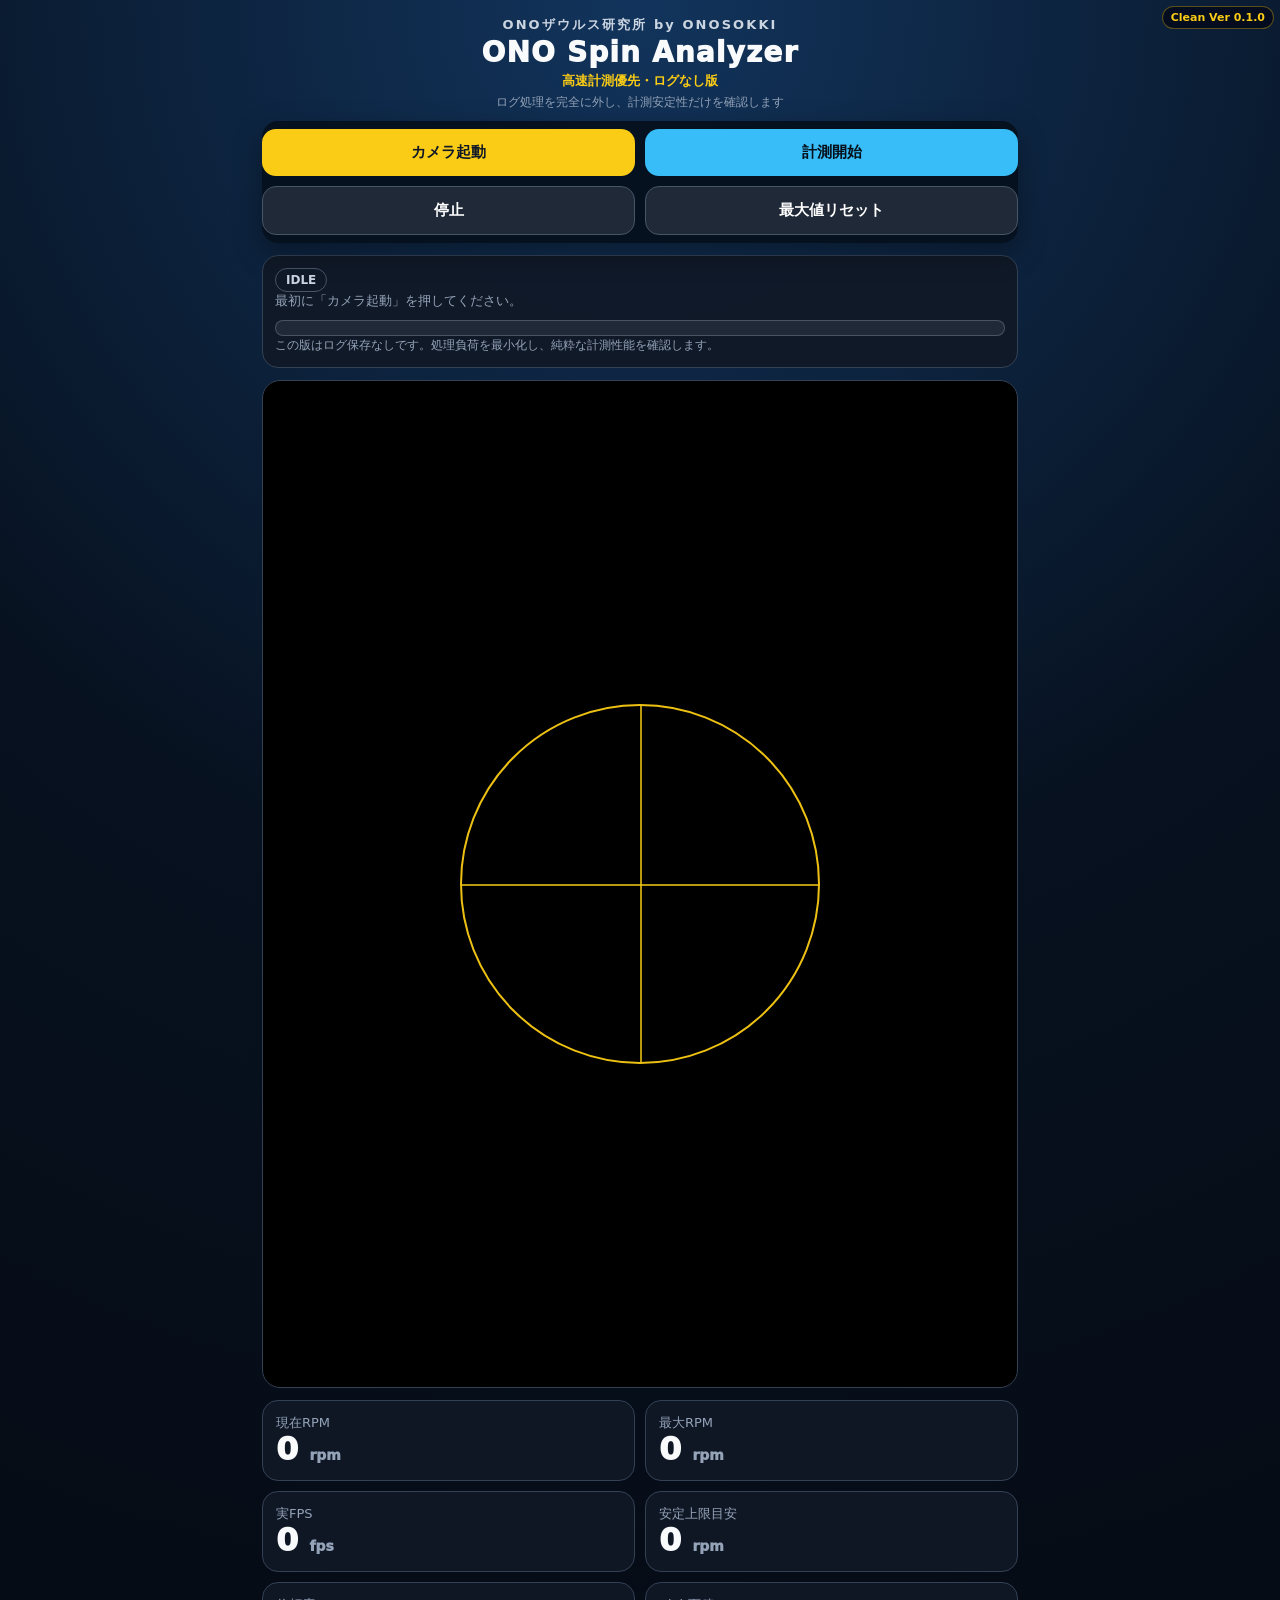
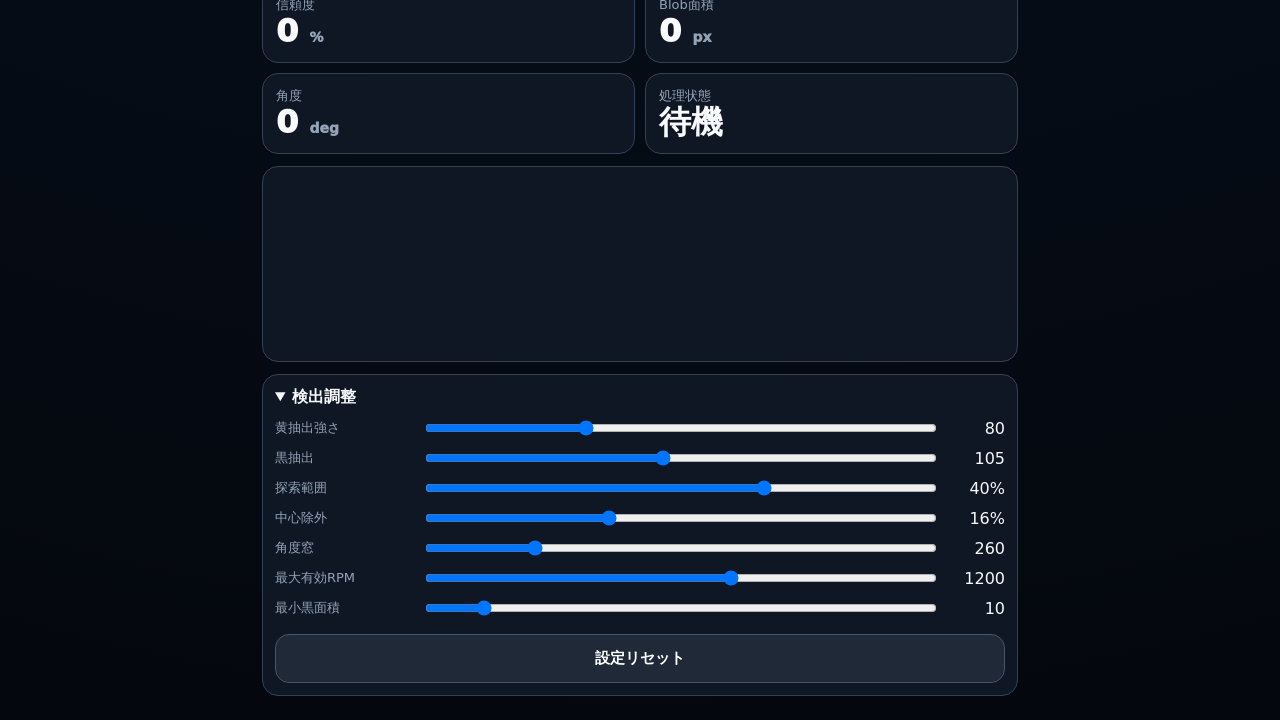
==== commit 96494c81: "Add files via upload" ====
--- a/index.html
+++ b/index.html
@@ -4,7 +4,7 @@
 <meta charset="utf-8">
 <meta name="viewport" content="width=device-width,initial-scale=1,viewport-fit=cover">
 <meta name="theme-color" content="#08111f">
-<title>ONO Spin Analyzer Ver0.6.2-StableGate</title>
+<title>ONO Spin Analyzer Clean Ver0.1.0</title>
 <style>
 :root{--bg:#07111f;--panel:#111827;--text:#f8fafc;--muted:#94a3b8;--gold:#facc15;--red:#ef4444;--green:#22c55e;--blue:#38bdf8;--orange:#fb923c}
 *{box-sizing:border-box}
@@ -29,12 +29,12 @@
 </style>
 </head>
 <body>
-<div class="version">Ver 0.6.2-StableGate</div>
+<div class="version">Clean Ver 0.1.0</div>
 <header>
  <div class="brand">ONOザウルス研究所 by ONOSOKKI</div>
  <div class="title">ONO Spin Analyzer</div>
- <div class="copy">700rpm Master＋安定判定学習版</div>
- <div class="sub">計測値が安定してから学習開始。400→300rpm約10秒を妥当性目安にします。</div>
+ <div class="copy">高速計測優先・ログなし版</div>
+ <div class="sub">ログ処理を完全に外し、計測安定性だけを確認します</div>
 </header>
 
 <div class="wrap">
@@ -49,7 +49,7 @@
   <span id="phaseBadge" class="badge">IDLE</span>
   <div class="status" id="status">最初に「カメラ起動」を押してください。</div>
   <div class="bar"><div id="confFill" class="fill"></div></div>
-  <div class="small">700rpm超の暴れ値は学習しません。600rpm以下で安定判定後に学習を開始します。</div>
+  <div class="small">この版はログ保存なしです。処理負荷を最小化し、純粋な計測性能を確認します。</div>
  </section>
 
  <div class="camera">
@@ -67,13 +67,6 @@
   <div class="card"><div class="label">Blob面積</div><div class="value"><span id="blobArea">0</span> <span class="unit">px</span></div></div>
   <div class="card"><div class="label">角度</div><div class="value"><span id="angleDeg">0</span> <span class="unit">deg</span></div></div>
   <div class="card"><div class="label">処理状態</div><div class="value"><span id="stateText">待機</span></div></div>
-  <div class="card"><div class="label">学習状態</div><div class="value"><span id="learnState">待機</span></div></div>
-  <div class="card"><div class="label">安定時間</div><div class="value"><span id="stableSec">0.0</span> <span class="unit">s</span></div></div>
-  <div class="card"><div class="label">学習点数</div><div class="value"><span id="modelSampleCount">0</span> <span class="unit">点</span></div></div>
-  <div class="card"><div class="label">推定最大RPM</div><div class="value"><span id="estimatedMaxRpm">--</span> <span class="unit">rpm</span></div></div>
-  <div class="card"><div class="label">採用モデル</div><div class="value"><span id="modelName">待機</span></div></div>
-  <div class="card"><div class="label">モデル精度</div><div class="value"><span id="modelR2">--</span></div></div>
-  <div class="card"><div class="label">400→300目安</div><div class="value"><span id="coastCheck">10</span> <span class="unit">s</span></div></div>
  </div>
 
  <div class="graph"><canvas id="chart"></canvas></div>
@@ -98,9 +91,6 @@
 let rpm=0, maxRpm=0, lastRawAngle=null, unwrappedAngle=0, angleHist=[], lastCenter=null;
 let samples=[], frameTimes=[], measuredFps=0, reliableMaxRpm=0;
 let currentFeature=null, confidence=0, phase="IDLE";
-let coastSamples=[], lastCoastSampleTime=0, measureStartTime=0, coastResult=null;
-let stabilityWindow=[], stableStartTime=null, learningEnabled=false;
-let t400=null, t300=null;
 
 const defaults={yellowMin:80,blackMax:105,searchRadius:40,innerRate:16,fitWindow:260,maxValid:1200,minBlob:10};
 const settings={...defaults};
@@ -168,124 +158,12 @@
 }
 $("cameraBtn").onclick=initCamera;
 
-
-function resetRuntimeStateForNewRun(){
-  rpm=0; maxRpm=0; lastRawAngle=null; unwrappedAngle=0; angleHist=[]; lastCenter=null;
-  currentFeature=null; confidence=0; samples=[]; frameTimes=[]; measuredFps=0; reliableMaxRpm=0;
-  coastSamples=[]; lastCoastSampleTime=0; measureStartTime=performance.now(); coastResult=null;
-  stabilityWindow=[]; stableStartTime=null; learningEnabled=false; t400=null; t300=null;
-  $("rpm").textContent="0"; $("maxRpm").textContent="0"; $("confidence").textContent="0"; $("confFill").style.width="0%";
-  $("blobArea").textContent="0"; $("angleDeg").textContent="0";
-  $("learnState").textContent="安定待ち"; $("stableSec").textContent="0.0";
-  $("modelSampleCount").textContent="0"; $("estimatedMaxRpm").textContent="--"; $("modelName").textContent="待機"; $("modelR2").textContent="--"; $("coastCheck").textContent="10";
-}
-function updateStabilityGate(now){
-  // 700rpm超は学習対象外。まずは600rpm以下で安定してから学習開始。
-  const candidate = measuring && rpm>=120 && rpm<=600 && confidence>=35;
-  stabilityWindow.push({t:now,rpm:rpm,ok:candidate});
-  stabilityWindow=stabilityWindow.filter(p=>now-p.t<=1200);
-  const vals=stabilityWindow.filter(p=>p.ok).map(p=>p.rpm);
-  let stable=false;
-  if(vals.length>=8){
-    const avg=vals.reduce((a,b)=>a+b,0)/vals.length;
-    const maxDev=Math.max(...vals.map(v=>Math.abs(v-avg)));
-    // 1.2秒内で±70rpm以内なら安定扱い
-    stable=maxDev<70;
-  }
-  if(stable){
-    if(stableStartTime===null)stableStartTime=now;
-    const sec=(now-stableStartTime)/1000;
-    $("stableSec").textContent=sec.toFixed(1);
-    if(sec>=1.0)learningEnabled=true;
-  }else{
-    stableStartTime=null;
-    if(!learningEnabled)$("stableSec").textContent="0.0";
-  }
-  $("learnState").textContent=learningEnabled?"学習中":(candidate?"安定判定中":"安定待ち");
-}
-function collectCoastSample(now){
-  updateStabilityGate(now);
-  if(!learningEnabled)return;
-  if(rpm>=120 && rpm<=600 && confidence>=35 && now-lastCoastSampleTime>150){
-    lastCoastSampleTime=now;
-    coastSamples.push({t:now,rpm:rpm});
-    if(coastSamples.length>120)coastSamples.shift();
-    $("modelSampleCount").textContent=coastSamples.length;
-  }
-  // 400→300rpmの実測時間チェック
-  if(t400===null && rpm<=400 && rpm>360)t400=now;
-  if(t400!==null && t300===null && rpm<=300 && rpm>260){
-    t300=now;
-    $("coastCheck").textContent=((t300-t400)/1000).toFixed(1);
-  }
-}
-function linFit(points, transformY, invY, name){
-  if(points.length<12)return null;
-  const t0=points[0].t; let xs=[],ys=[];
-  for(const p of points){const y=transformY(p.rpm); if(!isFinite(y))continue; xs.push((p.t-t0)/1000); ys.push(y);}
-  const n=xs.length; if(n<12)return null;
-  const sx=xs.reduce((a,b)=>a+b,0), sy=ys.reduce((a,b)=>a+b,0);
-  const sxx=xs.reduce((a,b)=>a+b*b,0), sxy=xs.reduce((a,_,i)=>a+xs[i]*ys[i],0);
-  const den=n*sxx-sx*sx; if(Math.abs(den)<1e-9)return null;
-  const b=(n*sxy-sx*sy)/den, a=(sy-b*sx)/n; if(b>=0)return null;
-  return score(points,(t)=>invY(a+b*((t-t0)/1000)),name);
-}
-function quadFit(points){
-  if(points.length<18)return null;
-  const t0=points[0].t, xs=points.map(p=>(p.t-t0)/1000), ys=points.map(p=>p.rpm);
-  let n=xs.length,sx=0,sx2=0,sx3=0,sx4=0,sy=0,sxy=0,sx2y=0;
-  for(let i=0;i<n;i++){let x=xs[i],y=ys[i],x2=x*x;sx+=x;sx2+=x2;sx3+=x2*x;sx4+=x2*x2;sy+=y;sxy+=x*y;sx2y+=x2*y;}
-  const sol=solve3([[n,sx,sx2],[sx,sx2,sx3],[sx2,sx3,sx4]],[sy,sxy,sx2y]); if(!sol)return null;
-  const [a,b,c]=sol; if(b>=50)return null;
-  return score(points,(t)=>{const x=(t-t0)/1000; return a+b*x+c*x*x;},"quadratic");
-}
-function score(points,pred,name){
-  const mean=points.reduce((s,p)=>s+p.rpm,0)/points.length; let ssTot=0,ssRes=0;
-  for(const p of points){const y=p.rpm,yp=pred(p.t);ssTot+=(y-mean)*(y-mean);ssRes+=(y-yp)*(y-yp);}
-  return {name,pred,r2:ssTot>0?1-ssRes/ssTot:0,n:points.length};
-}
-function solve3(A,b){
-  const m=A.map((r,i)=>[...r,b[i]]);
-  for(let i=0;i<3;i++){
-    let max=i;for(let k=i+1;k<3;k++)if(Math.abs(m[k][i])>Math.abs(m[max][i]))max=k;
-    if(Math.abs(m[max][i])<1e-12)return null;[m[i],m[max]]=[m[max],m[i]];
-    const div=m[i][i];for(let j=i;j<4;j++)m[i][j]/=div;
-    for(let k=0;k<3;k++){if(k===i)continue;const f=m[k][i];for(let j=i;j<4;j++)m[k][j]-=f*m[i][j];}
-  }
-  return [m[0][3],m[1][3],m[2][3]];
-}
-function estimateCoastMaxRpm(points,startTime,measuredMax){
-  if(points.length<12)return null;
-  const models=[
-    linFit(points,y=>y,y=>y,"linear"),
-    quadFit(points),
-    linFit(points,y=>Math.log(y),y=>Math.exp(y),"exponential")
-  ].filter(m=>m&&isFinite(m.r2));
-  if(!models.length)return null;
-  models.sort((a,b)=>b.r2-a.r2);
-  const best=models[0]; let est=best.pred(startTime);
-  if(!isFinite(est)||est<0)est=measuredMax; est=Math.max(est,measuredMax);
-  return {name:best.name,r2:best.r2,n:best.n,estimatedMax:est};
-}
-function updateCoastResultUI(result){
-  $("modelSampleCount").textContent=coastSamples.length;
-  if(!result){$("estimatedMaxRpm").textContent="--";$("modelName").textContent="不足";$("modelR2").textContent="--";return;}
-  $("estimatedMaxRpm").textContent=Math.round(result.estimatedMax);
-  $("modelName").textContent=result.name;
-  $("modelR2").textContent=result.r2.toFixed(2);
-}
-
 $("measureBtn").onclick=()=>{
-  resetRuntimeStateForNewRun();
   measuring=true; setPhase("TRACKING");
-  $("status").textContent="計測中。まず600rpm以下で安定判定し、その後に学習します。";
+  rpm=0; lastRawAngle=null; unwrappedAngle=0; angleHist=[]; samples=[];
+  $("status").textContent="計測中。ログなし・高速優先モードです。";
 };
-$("stopBtn").onclick=()=>{
-  measuring=false; setPhase("IDLE");
-  coastResult=estimateCoastMaxRpm(coastSamples,measureStartTime,maxRpm);
-  updateCoastResultUI(coastResult);
-  $("status").textContent=coastResult?`停止しました。${coastResult.name}モデルで推定最大RPMを算出しました。`:"停止しました。学習データが不足しています。";
-};
+$("stopBtn").onclick=()=>{measuring=false;setPhase("IDLE");$("status").textContent="停止しました。";};
 $("resetBtn").onclick=()=>{maxRpm=0;$("maxRpm").textContent="0";};
 
 function normalize(d){while(d>Math.PI)d-=2*Math.PI;while(d<-Math.PI)d+=2*Math.PI;return d;}
@@ -449,7 +327,6 @@
   if(measuring){
     samples.push({t:now,rpm:Math.round(rpm),conf:confidence});
     samples=samples.filter(s=>now-s.t<=10000);
-    collectCoastSample(now);
     drawChart();
   }
 
